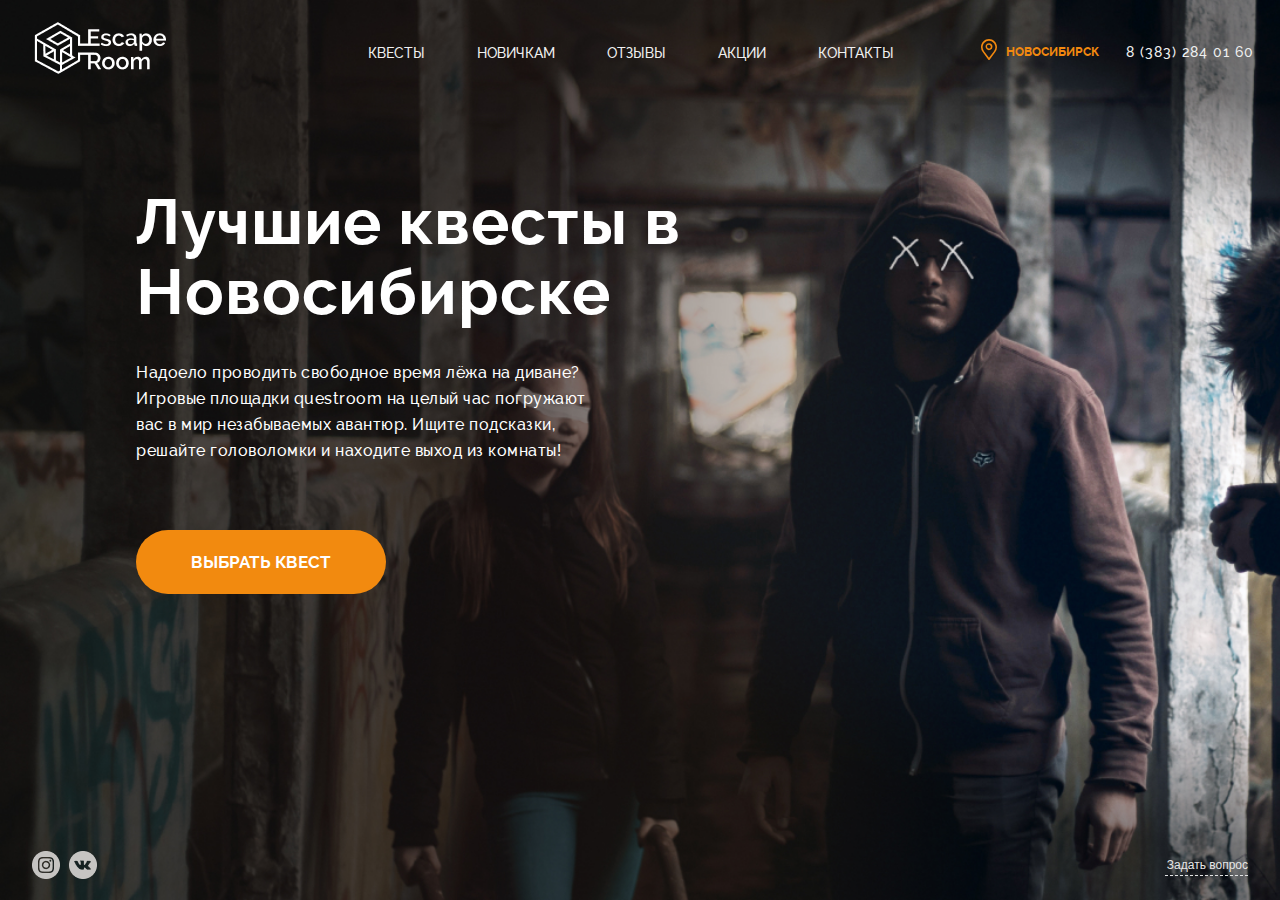
==== main.html @ 41b4a64c "Add files via upload" ====
<!doctype html>
<html lang="ru">
<head>
  <meta charset="UTF-8">
  <meta name="viewport" content="width=device-width, initial-scale=1.0">
  <title>Escape Room</title>
  <link rel="preload" href="./fonts/ralewaymedium.woff2" type="font/woff2" as="font" crossorigin="">
  <link rel="stylesheet" href="./css/style.min.css">
</head>
<body>

<header class="main-header main-header--nojs">
  <div class="main-header__wrap main-header__wrap--nojs">
    <a class="main-header__logo main-header__logo--nojs" aria-label="Ссылка логотипа страницы">
      <picture>
        <source media="(max-width: 767px)" srcset="img/logo-mobile.png">
        <img src="img/logo-desktop.png" width="134" height="52" alt="Логотип сайта Escape Room" class="main-header__logo-img main-header__logo-img--main">
      </picture>
    </a>
    <nav class="nav nav--nojs">
      <ul class="nav__list">
        <li class="nav__item"><a href="quest.html" class="nav__link" aria-label="Ссылка на другую страницу сайта">Квесты</a></li>
        <li class="nav__item"><a href="#" class="nav__link" aria-label="Ссылка на другую страницу сайта">Новичкам</a></li>
        <li class="nav__item"><a href="#" class="nav__link" aria-label="Ссылка на другую страницу сайта">Отзывы</a></li>
        <li class="nav__item"><a href="#" class="nav__link" aria-label="Ссылка на другую страницу сайта">Акции</a></li>
        <li class="nav__item"><a href="#" class="nav__link" aria-label="Ссылка на другую страницу сайта">Контакты</a></li>
      </ul>
    </nav>
    <div class="main-header__link-wrap main-header__link-wrap--nojs">
      <div class="main-header__link-city">
        <a href="#" class="main-header__link" aria-label="Ссылка города">Новосибирск</a>
      </div>
      <div class="main-header__link-phone">
        <a href="tel:83832840160" class="main-header__phone-link" aria-label="Ссылка телефона">8 (383) 284 01 60</a>
      </div>
    </div>
  </div>
  <span class="main-header__menu-text">Меню</span>
  <button class="main-header__toggle main-header__toggle--nojs" type="button" aria-label="Мобильное меню"></button>
</header>

<main class="main-content">
  <section class="intro">
    <div class="intro__text-wrap">
      <h1>Лучшие квесты в Новосибирске</h1>
      <p>Надоело проводить свободное время лёжа на диване? Игровые площадки questroom на
        целый час погружают вас в мир незабываемых авантюр. Ищите подсказки, решайте головоломки и находите выход из
        комнаты!</p>
      <a href="quest.html" class="intro__button button" aria-label="Выбор квеста">Выбрать квест</a>
    </div>
  </section>
</main>

<footer class="footer-page footer-page--nojs">
  <div class="footer-page__social social">
    <a href="#" class="social__item social__item--ig" aria-label="Ссылка соц сети Инстаграм">
    </a>
    <a href="#" class="social__item social__item--vk" aria-label="Ссылка соц сети Вконтакте">
    </a>
  </div>
  <button class="footer-page__button button" type="button" aria-label="ٌКнопка для задания вопроса">Задать вопрос</button>
</footer>

<div class="modal">
  <form action="https://echo.htmlacademy.ru" method="post" class="modal__form">
    <h2>Ваш город:</h2>
    <button class="modal__toggle" type="button" aria-label="Модальное окно"></button>
    <a href="#" class="modal__link" aria-label="Поиск местоположения">Определить местоположение</a>
    <span>... или выберите вручную</span>
    <ul class="modal__list">
      <li class="modal__item"><a href="#" class="modal__city-link" aria-label="Выбор города">Новосибирск</a></li>
      <li class="modal__item"><a href="#" class="modal__city-link" aria-label="Выбор города">Иркутск</a></li>
      <li class="modal__item"><a href="#" class="modal__city-link" aria-label="Выбор города">Смоленск</a></li>
      <li class="modal__item"><a href="#" class="modal__city-link" aria-label="Выбор города">Волгоград</a></li>
      <li class="modal__item"><a href="#" class="modal__city-link" aria-label="Выбор города">Комсомольск-на-Амуре</a></li>
    </ul>
  </form>
</div>

<div class="modal-form">
  <form action="https://echo.htmlacademy.ru" method="post" class="modal-form__question">
    <h2>Задайте вопрос</h2>
    <ul class="modal-form__list">
      <li class="modal-form__item">
        <label for="name">Чтобы мы смогли обращаться к вам, оставьте ваше имя</label>
        <input type="text" name="name" id="name" autofocus="" required="">
        <span>Имя</span>
      </li>

      <li class="modal-form__item">
        <label for="email">Чтобы вы получили ответ, оставьте ваш e-mail</label>
        <input type="email" name="email" id="email" required="">
        <span>E-mail</span>
      </li>

      <li class="modal-form__item">
        <label for="question">Ваш вопрос:</label>
        <textarea name="question" id="question"></textarea>
      </li>
    </ul>
    <button class="modal-form__button button" type="submit" aria-label="Кнопка для отправки вопроса">Отправить вопрос</button>
    <div class="modal-form__checkbox">
      <input class="modal-form__input" type="checkbox" name="check" id="check" required="">
      <label class="modal-form__label" for="check"></label>
      <p>Я согласен с <a href="#" aria-label="Ссылка на правила обработки персональных данных">правилами обработки персональных данных</a> и пользовательским соглашением</p>
    </div>
    <button class="modal-form__toggle" type="button" aria-label="Модальное окно"></button>
  </form>
</div>
<script src="js/vendor.js"></script>
<script src="js/main.js"></script>
</body>
</html>
---- css/style.min.css ----
@charset "UTF-8";body,html{height:100%}html{ms-text-size-adjust:100%;webkit-text-size-adjust:100%;overflow-x:hidden;line-height:1.15}body,sub,sup{position:relative}body{display:-webkit-box;display:-ms-flexbox;display:flex;-webkit-box-orient:vertical;-webkit-box-direction:normal;-ms-flex-direction:column;flex-direction:column;margin:0;padding:0;font-style:normal;font-weight:500;font-family:"Raleway","Arial",sans-serif;background:#fff;color:#102654;font-size:16px;line-height:24px}article,aside,details,figcaption,figure,footer,header,main,menu,nav,section{display:block}h1{font-size:2em;margin:.67em 0}figure{margin:1em 40px}hr{-webkit-box-sizing:content-box;box-sizing:content-box;height:0;overflow:visible}code,kbd,pre,samp{font-family:monospace;font-size:1em}a{background-color:transparent;webkit-text-decoration-skip:objects;text-decoration:none}abbr[title]{border-bottom:none;-webkit-text-decoration:underline dotted;text-decoration:underline dotted}b,strong{font-weight:inherit}dfn{font-style:italic}mark{background-color:#ff0;color:#000}small{font-size:80%}sub,sup{font-size:58%;line-height:0}sub{bottom:-.25em}audio,canvas,video{display:inline-block}audio:not([controls]){display:none;height:0}img{height:auto;width:100%;max-width:100%;border-style:none}svg:not(:root){overflow:hidden}button,input,optgroup,select,textarea{font-family:sans-serif;font-size:100%;line-height:1.15;margin:0}button,input{overflow:visible}button,select{text-transform:none}[type=reset],[type=submit],button,html [type=button]{webkit-appearance:button}[type=button]::-moz-focus-inner,[type=reset]::-moz-focus-inner,[type=submit]::-moz-focus-inner,button::-moz-focus-inner{border-style:none;padding:0}[type=button]:-moz-focusring,[type=reset]:-moz-focusring,[type=submit]:-moz-focusring,button:-moz-focusring{outline:1px dotted ButtonText}fieldset{padding:.35em .75em .625em}legend{color:inherit;display:table;max-width:100%;white-space:normal}progress{display:inline-block;vertical-align:baseline}textarea{overflow:auto}[type=checkbox],[type=radio],legend{-webkit-box-sizing:border-box;box-sizing:border-box;padding:0}[type=number]::-webkit-inner-spin-button,[type=number]::-webkit-outer-spin-button{height:auto}[type=search]{webkit-appearance:textfield;outline-offset:-2px}[type=search]::-webkit-search-cancel-button,[type=search]::-webkit-search-decoration{webkit-appearance:none}::-webkit-file-upload-button{webkit-appearance:button;font:inherit}summary{display:list-item}[hidden],template{display:none}@font-face{font-family:"Raleway";src:local("ralewayblack"),url(../fonts/ralewayblack.woff2) format("woff2"),local("ralewayblack"),url(../fonts/ralewayblack.woff) format("woff");font-weight:900;font-display:swap}@font-face{font-family:"Raleway";src:local("ralewayextrabold"),url(../fonts/ralewayextrabold.woff2) format("woff2"),local("ralewayextrabold"),url(../fonts/ralewayextrabold.woff) format("woff");font-weight:800;font-display:swap}@font-face{font-family:"Raleway";src:local("ralewaybold"),url(../fonts/ralewaybold.woff2) format("woff2"),local("ralewaybold"),url(../fonts/ralewaybold.woff) format("woff");font-weight:700;font-display:swap}@font-face{font-family:"Raleway";src:local("ralewaymedium"),url(../fonts/ralewaymedium.woff2) format("woff2"),local("ralewaymedium"),url(../fonts/ralewaymedium.woff) format("woff");font-weight:500;font-display:swap}*,::after,::before{-webkit-box-sizing:border-box;box-sizing:border-box}a:hover{cursor:url(/img/cursor–hand.png),pointer}.button{display:block;padding-top:22px;padding-bottom:22px;font-size:17px;font-weight:700;line-height:20px;text-align:center;text-transform:uppercase;border-radius:60px;cursor:pointer}.intro{height:100vh;background-image:url(/img/main-bg-desktop@1x.jpg);background-repeat:no-repeat;background-color:#151110;background-size:cover}.intro__text-wrap{padding-top:187px;margin-left:136px}.intro h1{max-width:545px;margin:0 0 33px;font-size:64px;line-height:70px;letter-spacing:.9px;color:#fff}.intro p{max-width:477px;margin:0 0 66px;letter-spacing:.5px;line-height:26px;color:#fff}.intro__button{width:250px;background-color:#f28a0f;color:#fff}.intro__button:active,.intro__button:focus{opacity:.3}.intro__button:hover{background-color:#f39425}@media only screen and (max-width:1023px){.intro{background-position:center}.intro__text-wrap{padding-top:245px;padding-bottom:0;margin:0 auto;text-align:center}.intro__text-wrap h1{margin:0 auto 25px;font-size:50px;line-height:55px;max-width:678px}.intro p{max-width:678px;font-size:14px;text-align:center;margin:0 auto 40px}.intro__button{margin:0 auto}}@media only screen and (max-width:767px){.intro{background-image:url(/img/main-bg-mobile@1x.jpg)}.intro__text-wrap{max-width:310px;padding-top:409px;margin:0 auto}.intro__text-wrap h1{margin:0 auto 27px;font-size:36px;line-height:46px}.intro__text-wrap p{display:none}.intro__button{width:185px;padding-top:15px;padding-bottom:15px;font-size:14px}}.nav,.nav__list{display:-webkit-box;display:-ms-flexbox;display:flex}.nav{-webkit-box-align:center;-ms-flex-align:center;align-items:center;padding-left:7vw;max-width:630px}.nav,.nav a{cursor:url(../img/cursor–hand.png),pointer}.nav__list{-webkit-box-pack:justify;-ms-flex-pack:justify;justify-content:space-between;-ms-flex-wrap:wrap;flex-wrap:wrap;width:100%;height:21px;margin:0;padding:0;font-size:14px;list-style:none;text-transform:uppercase}.nav__link{color:#f0f0f0}.nav__link:active,.nav__link:focus{opacity:.3}.nav__link:hover{color:#f2890f}.nav__item{margin-right:52px}.nav__item:nth-child(5n){margin-right:0}@media only screen and (max-width:1023px){.nav{padding-left:0;width:45%}.nav__list{-ms-flex-wrap:nowrap;flex-wrap:nowrap;font-size:12px}}@media only screen and (max-width:767px){.nav{top:0;left:0;position:absolute;display:none;-webkit-box-align:baseline;-ms-flex-align:baseline;align-items:baseline;height:100vh;width:100%;background:-webkit-gradient(linear,left top,left bottom,from(#633c0f),color-stop(70%,#24150e),to(#1a140d));background:linear-gradient(180deg,#633c0f 0%,#24150e 70%,#1a140d 100%)}.nav__list{-webkit-box-orient:vertical;-webkit-box-direction:normal;-ms-flex-direction:column;flex-direction:column;padding-top:231px;text-align:center;font-size:16px}.nav__item{margin-bottom:35px}.nav--closed,.nav--nojs{display:-webkit-box;display:-ms-flexbox;display:flex}.nav--nojs{position:inherit}}.catalog{margin-top:118px;height:100vh;overflow-y:scroll;scrollbar-width:none;background:-webkit-gradient(linear,left bottom,left top,from(#141414),to(#1f1d1d));background:linear-gradient(0deg,#141414 0%,#1f1d1d 100%)}.catalog::-webkit-scrollbar{display:none}.catalog__wrap{max-width:1095px;margin:0 auto}.catalog__text{display:inline-block;margin-bottom:28px;vertical-align:auto;letter-spacing:-1px;color:#f2890f}.catalog h1{margin:0 0 72px;font-size:64px;letter-spacing:1px;color:#fff}.catalog__filter-list{display:-webkit-box;display:-ms-flexbox;display:flex;-webkit-box-pack:justify;-ms-flex-pack:justify;justify-content:space-between;max-width:1000px;margin:0 0 40px 39px;padding:0;font-size:14px;list-style:none;text-align:center;scrollbar-width:none}.catalog__link{color:#fff}.catalog__item{position:relative;display:-webkit-box;display:-ms-flexbox;display:flex;-webkit-box-align:center;-ms-flex-align:center;align-items:center;height:40px}.catalog__link--allquest{border-bottom:2px solid #f2890f}.catalog__item--allquest::before{content:"";position:absolute;left:-37px;top:6px;width:26px;height:30px;background-image:url(../img/icon-allquests.svg);background-repeat:no-repeat;background-size:26px 30px}.catalog__item--allquest::after{content:"";position:absolute;left:116px;top:0;height:40px;width:.5px;border:0 solid #fff;background-color:#fff}.catalog__item--adventures::before{content:"";position:absolute;left:-45px;top:6px;width:36px;height:30px;background-image:url(../img/icon-adventures.svg);background-repeat:no-repeat;background-size:36px 30px}.catalog__item--adventures::after{content:"";position:absolute;left:135px;top:0;height:40px;width:.5px;border:0 solid #fff;background-color:#fff}.catalog__item--horror::before{content:"";position:absolute;left:-44px;top:6px;width:30px;height:30px;background-image:url(../img/icon-horror.svg);background-repeat:no-repeat;background-size:30px 30px}.catalog__item--horror::after{content:"";position:absolute;left:84px;top:0;height:40px;width:.5px;border:0 solid #fff;background-color:#fff}.catalog__item--mystic::before{content:"";position:absolute;left:-48px;top:6px;width:30px;height:30px;background-image:url(../img/icon-mystic.svg);background-repeat:no-repeat;background-size:30px 30px}.catalog__item--mystic::after{content:"";position:absolute;left:90px;top:0;height:40px;width:.5px;border:0 solid #fff;background-color:#fff}.catalog__item--detective::before{content:"";position:absolute;left:-53px;top:6px;width:40px;height:30px;background-image:url(../img/icon-pipe.svg);background-repeat:no-repeat;background-size:40px 30px}.catalog__item--detective::after{content:"";position:absolute;left:100px;top:0;height:40px;width:.5px;border:0 solid #fff;background-color:#fff}.catalog__item--scifi::before{content:"";position:absolute;left:-49px;top:6px;width:28px;height:30px;background-image:url(../img/icon-scifi.svg);background-repeat:no-repeat;background-size:28px 30px}@media only screen and (max-width:1023px){.catalog__wrap{max-width:678px;margin:0 auto}.catalog__text{font-size:13px}.catalog h1{margin:0 0 50px;font-size:50px}.catalog__item{height:30px}.catalog__link{font-size:13px}.catalog__filter-list{margin:0 0 40px 25px}.catalog__item--allquest::before{left:-26px;top:0;width:22px;height:28px;background-size:22px 28px}.catalog__item--allquest::after{left:84px;height:30px}.catalog__item--adventures::before{left:-35px;top:0;width:30px;height:26px;background-size:30px 26px}.catalog__item--adventures::after{left:100px;height:30px}.catalog__item--horror::before{left:-31px;top:0;width:25px;height:25px;background-size:25px 25px}.catalog__item--horror::after{left:56px;height:30px}.catalog__item--mystic::before{left:-31px;top:0;width:25px;height:25px;background-size:25px 25px}.catalog__item--mystic::after{left:67px;height:30px}.catalog__item--detective::before{left:-40px;top:0;width:35px;height:25px;background-size:35px 25px}.catalog__item--detective::after{left:75px;height:30px}.catalog__item--scifi::before{left:-32px;top:0;width:24px;height:26px;background-size:24px 26px}}@media only screen and (max-width:767px){.catalog{margin-top:83px}.catalog__wrap{max-width:328px;margin:0 auto}.catalog__text{margin-bottom:12px;letter-spacing:.5px}.catalog h1{line-height:36px;font-size:36px}.catalog__filter-wrap{position:relative}.catalog__filter-list{display:-webkit-box;-webkit-box-pack:inherit;-ms-flex-pack:inherit;justify-content:inherit;overflow-x:scroll;margin:0 0 40px;width:100%}.catalog__filter-list::before{content:"";position:absolute;top:-2px;right:-2px;width:55px;height:32px;background:-webkit-gradient(linear,left top,right top,from(rgba(28,27,27,0)),to(#1c1b1b));background:linear-gradient(90deg,rgba(28,27,27,0) 0%,#1c1b1b 100%);z-index:1}.catalog__filter-list::-webkit-scrollbar{display:none}.catalog__item{display:block;width:111px;margin-right:46px;padding-left:30px;border:0}.catalog__item--allquest::before{left:0;top:0;width:20px;height:24px;background-size:20px 24px}.catalog__item--allquest::after{left:124px;height:30px}.catalog__item--adventures::before{left:-15px;top:0;width:28px;height:24px;background-size:28px 24px}.catalog__item--adventures::after{left:134px;height:30px}.catalog__item--horror{padding-left:0;margin-right:0}.catalog__item--horror::before{left:-7px;top:0;width:24px;height:24px;background-size:24px 24px}.catalog__item--horror::after{left:95px;height:30px}.catalog__item--mystic::before{left:4px;top:0;width:24px;height:24px;background-size:24px 24px}.catalog__item--mystic::after{left:123px;height:30px}.catalog__item--detective{margin-right:10px}.catalog__item--detective::before{left:-9px;top:0;width:32px;height:24px;background-size:32px 24px}.catalog__item--detective::after{left:120px;height:30px}.catalog__item--scifi::before{left:19px;top:0;width:22px;height:24px;background-size:22px 24px}}.footer-page{position:absolute;bottom:21px;left:0;right:0;display:-webkit-box;display:-ms-flexbox;display:flex;-webkit-box-align:center;-ms-flex-align:center;align-items:center;-webkit-box-pack:justify;-ms-flex-pack:justify;justify-content:space-between;width:95%;max-width:1302px;margin:0 auto;z-index:1}.footer-page--quest{position:fixed}.footer-page__button{position:relative;width:83px;padding:0;text-align:end;font-size:12px;text-transform:none;font-weight:500;background:0 0;border:0;border-bottom:1.5px dashed;border-radius:0;overflow:hidden;color:#e5e5e5;cursor:url(/img/cursor–hand.png),pointer}.footer-page__button::before{content:"";position:absolute;width:12px;height:12px;bottom:3px;left:-10px;background-image:url(../img/icon-question.svg);background-size:12px 12px}.footer-page__button::before:hover{left:0}.footer-page__button:hover{color:#f28a0f;overflow:inherit}@media only screen and (max-width:1023px){.footer-page{max-width:730px}}@media only screen and (max-width:767px){.footer-page{position:absolute;bottom:43px;display:none;width:91%;z-index:2}.footer-page__button{width:120px;font-size:17px;letter-spacing:.3px}.footer-page__button::before{left:-10px;width:14px;height:14px;background-size:14px 14px}.footer-page--closed,.footer-page--nojs{display:-webkit-box;display:-ms-flexbox;display:flex}.footer-page--nojs{position:absolute}}.main-header{position:absolute;left:0;right:0;width:100%;z-index:2}.main-header--quest{position:fixed;background:#1c1b1b;z-index:2}.main-header--quest-order,.main-header--specific-quest{position:absolute}.main-header__logo-img{cursor:url(../img/cursor–hand.png),pointer}.main-header__logo-img:active,.main-header__logo-img:focus{opacity:.3}.main-header__logo-img:hover{opacity:.7}.main-header__logo-img--main{cursor:auto}.main-header__logo-img--main:hover{opacity:1}.main-header__wrap{-webkit-box-align:center;-ms-flex-align:center;align-items:center;-webkit-box-pack:justify;-ms-flex-pack:justify;justify-content:space-between;width:95%;max-width:1300px;margin:0 auto;padding-top:22px}.main-header__wrap .main-header__logo{cursor:auto}.main-header__link-phone,.main-header__link-wrap,.main-header__wrap{display:-webkit-box;display:-ms-flexbox;display:flex}.main-header__link-wrap{-webkit-box-pack:justify;-ms-flex-pack:justify;justify-content:space-between;max-width:242px;-webkit-box-align:center;-ms-flex-align:center;align-items:center}.main-header__link-wrap a{white-space:nowrap}.main-header__link-phone{-ms-flex-wrap:wrap;flex-wrap:wrap}.main-header__link{position:relative;margin-right:27px;font-size:12px;font-weight:600;border-bottom:1.5px dashed transparent;text-transform:uppercase;color:#f2890f}.main-header__link::before{content:"";position:absolute;left:-25px;width:16px;height:21px;background-image:url(../img/icon-location.svg);background-repeat:no-repeat;background-size:16px 21px}.main-header__link:hover{border-bottom:1.5px dashed #f2890f}.main-header__toggle{display:none}.main-header__phone-link{font-size:14px;letter-spacing:1px;color:#f0f0f0}.main-header__phone-link:active,.main-header__phone-link:focus{opacity:.3}.main-header__phone-link:hover{opacity:.7}.main-header__menu-text{display:none}.modal-form__error{font-size:12px;color:#f2901d;position:absolute;top:117px;display:none}@media only screen and (max-width:1023px){.main-header__wrap{width:100%;max-width:730px}.main-header__link{margin-right:10px;font-size:10px}.main-header__phone-link{font-size:11px}.main-header__link::before{left:-20px;background-size:13px 18px}}@media only screen and (max-width:767px){.main-header__wrap{width:91%;padding-top:19px}.main-header__link-wrap{position:absolute;display:none;-webkit-box-orient:vertical;-webkit-box-direction:normal;-ms-flex-direction:column;flex-direction:column;-webkit-box-pack:initial;-ms-flex-pack:initial;justify-content:initial;left:0;right:0;top:95px;height:98px;width:100%;-webkit-box-align:center;-ms-flex-align:center;align-items:center;border-bottom:1px solid #fff}.main-header__logo{z-index:1}.main-header__toggle{position:absolute;right:16px;top:34px;display:block;width:20px;height:15px;background-color:transparent;background-image:url(../img/burger.png);background-repeat:no-repeat;border:0;z-index:1;outline:0;cursor:url(../img/cursor–hand.png),pointer}.main-header__toggle:hover{opacity:.7}.main-header__menu-text{position:absolute;display:block;right:45px;top:29px;font-size:14px;text-transform:uppercase;color:#fff;z-index:1}.main-header__link{margin-right:0;margin-bottom:14px;margin-left:24px;font-size:12px}.main-header__link::before{left:-28px;background-size:16px 21px}.main-header__phone-link{font-size:14px}.main-header__toggle--closed{display:block;width:14px;height:14px;background-image:url(../img/close.png);background-size:14px 14px}.main-header--nojs,.main-header__link-wrap--closed,.main-header__link-wrap--nojs,.main-header__wrap--nojs{display:-webkit-box;display:-ms-flexbox;display:flex}.main-header--nojs{position:inherit}.main-header__wrap--nojs{-webkit-box-orient:vertical;-webkit-box-direction:normal;-ms-flex-direction:column;flex-direction:column;width:100%;padding:0}.main-header__logo--nojs{position:absolute;top:18px;left:16px}}.modal{position:fixed;top:0;left:0;display:none;width:100%;height:100vh;background:rgba(61,51,51,.9);z-index:10000}.modal--show{display:block}.modal__form{position:absolute;right:0;left:0;top:18%;bottom:0;margin:0 auto;width:480px;height:485px;background-color:#141414}.modal__form h2{margin:0 0 36px;padding-top:40px;padding-left:33px;font-size:32px;color:#fff}.modal__toggle{position:absolute;width:16px;height:16px;right:31px;top:42px;background-image:url(../img/close.png);background-repeat:no-repeat;background-size:14px 14px;background-color:transparent;border:0;cursor:url(../img/cursor–hand.png),pointer}.modal__toggle:active,.modal__toggle:focus{opacity:.3}.modal__toggle:hover{opacity:.7}.modal__link{position:relative;display:block;width:51%;margin-bottom:44px;margin-left:65px;letter-spacing:.5px;border-bottom:1px solid #fff;color:#fff}.modal__link::before{content:"";position:absolute;left:-33px;width:24px;height:24px;background-image:url(../img/icon-gps-location.svg);background-repeat:no-repeat;background-size:24px 24px}.modal__link:active,.modal__link:focus{opacity:.3}.modal__link:hover{opacity:.7}.modal__form span{display:block;margin-bottom:20px;padding-left:33px;font-size:17px;color:#fff}.modal__list{margin:0;padding-left:33px;font-size:24px;font-weight:600;list-style:none}.modal__item{margin-bottom:25px}.modal__city-link{opacity:.5;color:#fff}.modal-form__item input:active,.modal-form__item input:focus,.modal-form__item textarea:active,.modal-form__item textarea:focus,.modal__city-link:active,.modal__city-link:focus{opacity:.3}.modal__city-link:hover{opacity:1;border-bottom:2px solid #f2890f}@media only screen and (max-width:767px){.modal__form{top:0;width:100%;height:100vh}.modal__form h2{margin:0 0 34px;padding-left:16px;padding-top:39px}.modal__toggle{right:15px;top:40px}.modal__link{width:245px;font-size:17px;margin-left:49px;margin-right:0;letter-spacing:-.1px;margin-bottom:42px}.modal__form span{padding-left:18px}.modal__list{padding-left:16px}}.modal-form{position:fixed;top:0;left:0;display:none;width:100%;height:100vh;background:rgba(61,51,51,.9);z-index:10000}.modal-form--show{display:block}.modal-form__question{position:absolute;right:0;left:0;top:6%;bottom:0;margin:0 auto;padding:37px 33px;width:480px;height:682px;background-color:#141414}.modal-form__question h2{margin:0 0 44px;font-size:32px;color:#fff}.modal-form__list{margin:0;padding:0;list-style:none}.modal-form__item{position:relative}.modal-form__item span{position:absolute;z-index:1;padding:0 8px;left:13px;top:44%;font-size:14px;background-color:#141414;-webkit-transition:all .2s ease;transition:all .2s ease;color:#e5e5e5}.modal-form__item label{display:block;margin-bottom:16px;font-size:15px;color:#fff}.modal-form__item input,.modal-form__item textarea{width:96%;background-color:transparent;border:1px solid #e5e5e5;border-radius:5px;color:#fff}.modal-form__item input{position:relative;height:53px;margin-bottom:27px;padding-left:18px}.modal-form__item input:hover,.modal-form__item textarea:hover{opacity:.7}.modal-form__item textarea{height:120px;margin-bottom:23px;padding-left:22px;padding-top:14px;font-size:14px}.modal-form__item input:focus~span,.modal-form__item-filled~span{top:22%}.modal-form__button{width:219px;margin:0 auto 16px;padding-top:15px;padding-bottom:15px;font-size:14px;border:0;background-color:#b8b8b8;color:#fff;cursor:url(../img/cursor–hand.png),pointer}.modal-form__button:active,.modal-form__button:focus{opacity:.3}.modal-form__button:hover{opacity:.7}.modal-form__button--checked{background-color:#f28a0f}.modal-form__checkbox{display:-webkit-box;display:-ms-flexbox;display:flex;-webkit-box-align:baseline;-ms-flex-align:baseline;align-items:baseline}.modal-form__checkbox p{margin:0 0 0 11px;font-size:15px;color:#fff}.modal-form__checkbox input{margin-right:10px}.modal-form__checkbox a{letter-spacing:-.9px;text-decoration:underline;color:#fff}.modal-form__toggle{position:absolute;width:16px;height:16px;right:31px;top:37px;background-image:url(../img/close.png);background-repeat:no-repeat;background-size:14px 14px;background-color:transparent;border:0;cursor:url(../img/cursor–hand.png),pointer}.modal-form__toggle:active,.modal-form__toggle:focus,.products__item-wrap a:active,.products__item-wrap a:focus{opacity:.3}.modal-form__toggle:hover,.products__item-wrap a:hover{opacity:.7}.modal-form__input{-webkit-appearance:none;-moz-appearance:none;appearance:none}.modal-form__label{position:relative}.modal-form__label::before{content:"";position:absolute;left:-12px;top:-12px;width:16px;height:16px;border:0;border-radius:3px;background-color:#6e4313}.modal-form__input:checked~.modal-form__label::after{content:"";position:absolute;left:-8px;top:-8px;width:8px;height:8px;background-image:url(/img/icon-check.svg);background-repeat:no-repeat;background-size:8px 8px;background-color:#f2890f}.modal-form__input:checked~.modal-form__label::before{background-color:#f2890f}.modal-form__label a{letter-spacing:0}.modal-form__checkbox label.error,.modal-form__item label.error{position:absolute;right:13px;bottom:-10px;text-align:end;font-size:12px;color:#d26f13}.modal-form__item input.valid{border-color:#13ba19}.modal-form__item input.error{border-color:#d26f13}.modal-form__checkbox label.error{right:50px;bottom:10px}.modal-form__item input:-webkit-autofill,.modal-form__item input:-webkit-autofill:focus,.modal-form__item input:-webkit-autofill:hover,.modal-form__item textarea:-webkit-autofill,.modal-form__item textarea:-webkit-autofill:focus,.modal-form__item textarea:-webkit-autofill:hover{-webkit-text-fill-color:#fff!important;-webkit-box-shadow:0 0 0 1000px #141414 inset!important;-webkit-transition:background-color 5000s ease-in-out 0s!important;transition:background-color 5000s ease-in-out 0s!important}@media only screen and (max-width:767px){.modal-form__question{width:100%;height:100vh;top:0;padding:39px 18px}.modal-form__item label{width:295px;margin-bottom:13px}.modal-form__checkbox p{margin-left:11px;letter-spacing:-.5px;line-height:22px}.modal-form__checkbox label.error{right:33px;bottom:22px}.modal-form__item input{font-size:14px;padding-left:21px}.modal-form__item textarea{margin-bottom:27px;padding-top:21px}.modal-form__button{margin:0 auto 20px}.modal-form__toggle{right:15px;top:39px}.modal-form__item span{top:53%}.modal-form__item input:focus~span,.modal-form__item-filled~span{top:35%}}.products{display:grid;grid-template-columns:33% 33% 33%;grid-template-rows:233px 233px 233px 233px;grid-column-gap:28px;grid-row-gap:31px;justify-items:stretch;-webkit-box-align:stretch;-ms-flex-align:stretch;align-items:stretch;-webkit-box-pack:end;-ms-flex-pack:end;justify-content:end;width:100%;margin:0 auto;list-style:none}.products__item{position:relative}.products__item-wrap{position:absolute;left:0;bottom:18px;display:-webkit-box;display:-ms-flexbox;display:flex;-webkit-box-orient:vertical;-webkit-box-direction:normal;-ms-flex-direction:column;flex-direction:column;width:264px;padding-left:18px}.products__item-wrap h2{margin:0 0 12px}.products__item-wrap p{position:relative;margin:0;padding-left:22px;font-size:13px;color:#fff}.products__item-wrap p::before{content:"";position:absolute;left:2px;top:6px;width:11px;height:14px;background-image:url(../img/icon-location.svg);background-repeat:no-repeat;background-size:11px 14px}.products__hit{position:absolute;left:260px;top:15px;font-size:12px;width:64px;padding-right:10px;text-align:end;border:2px solid rgba(242,137,15,.74);border-radius:50px;color:#fff}.products__hit::before,.products__level::before,.products__person::before{content:"";position:absolute;left:12px;top:4px;width:16px;height:16px;background-image:url(../img/icon-star.svg);background-repeat:no-repeat;background-size:16px 16px}.products__item-wrap a,.products__lvl{color:#fff}.products__person{position:relative;width:68px;padding-left:23px;padding-right:3px;border-right:1px solid #fff}.products__level::before,.products__person::before{left:2px;width:13px;height:14px;background-image:url(../img/icon-person.svg);background-size:13px 14px}.products__level{position:relative;padding-left:32px;font-size:13px}.products__level::before{left:6px;top:0;width:16px;height:16px;background-image:url(../img/icon-puzzle.svg);background-size:16px 16px}@media only screen and (max-width:1023px){.products{display:grid;grid-template-columns:335px 335px;grid-template-rows:225px 225px 225px 225px 225px;grid-column-gap:20px;grid-row-gap:25px;justify-items:stretch;-webkit-box-align:stretch;-ms-flex-align:stretch;align-items:stretch;-webkit-box-pack:end;-ms-flex-pack:end;justify-content:end;width:100%;margin:0 auto}}@media only screen and (max-width:767px){.products{display:grid;grid-template-columns:328px;grid-template-rows:232px;grid-row-gap:15px}.products__hit{left:248px;top:12px}}.specific-quest{height:100vh;background-image:url(../img/bg-maniak@1x.jpg);background-repeat:no-repeat;background-size:cover}.specific-quest__content-wrap{height:100vh;-webkit-backdrop-filter:blur(20px);backdrop-filter:blur(20px)}.specific-quest__chosen{display:block;margin-left:8px;letter-spacing:-1.5px;color:#f2890f}.specific-quest__content{padding-top:134px;max-width:1080px;margin-left:134px;margin-bottom:45px;letter-spacing:-2.5px}.specific-quest__text-wrap{display:-webkit-box;display:-ms-flexbox;display:flex;-webkit-box-align:center;-ms-flex-align:center;align-items:center;margin-bottom:40px;border-bottom:1px solid #fff}.specific-quest__text-wrap h1{margin:0 85px 0 0;font-size:92px;font-weight:900;text-transform:uppercase;color:#fff}.specific-quest__content p{width:20%;margin-right:47px;font-size:15px;letter-spacing:0;color:#fff}.specific-quest__link{position:relative;padding-top:26px;padding-bottom:8px;font-size:14px;border-bottom:2px solid #f2890f;letter-spacing:.5px;color:#fff}.specific-quest__link::before,.specific-quest__time::before{content:"";position:absolute;right:-11px;top:39px;width:5px;height:7px;background-image:url(../img/icon-arrow.svg);background-repeat:no-repeat;background-size:5px 7px}.specific-quest__busy-list{display:-webkit-box;display:-ms-flexbox;display:flex;margin:0;padding:0;font-size:12px;width:35%;-webkit-box-pack:end;-ms-flex-pack:end;justify-content:flex-end;letter-spacing:0;list-style:none;white-space:nowrap;color:#fff}.specific-quest__time{position:relative;display:inline-block;vertical-align:auto;margin-left:48px;margin-right:26px;margin-bottom:23px;padding-bottom:5px;border-bottom:2px solid #f2890f;letter-spacing:0;color:#fff;cursor:url(../img/cursor–hand.png),pointer}.specific-quest__time::before{right:-8px;top:10px}.specific-quest__date{font-size:28px;font-weight:900;letter-spacing:0;color:#fff}.specific-quest__busy-item{position:relative;padding-left:46px}.specific-quest__busy-item--free::before{border:2px solid #fff}.specific-quest__busy-item--busy::before,.specific-quest__busy-item--chosen::before,.specific-quest__busy-item--free::before{content:"";position:absolute;top:3px;left:27px;width:15px;height:15px;border-radius:3px}.specific-quest__busy-item--busy::before{background:-webkit-gradient(linear,left top,left bottom,from(#f2890f),to(#b8600f));background:linear-gradient(to bottom,#f2890f 0%,#b8600f 100%)}.specific-quest__busy-item--chosen::before{background:-webkit-gradient(linear,left top,left bottom,from(#2cdb52),to(#13ba19));background:linear-gradient(to bottom,#2cdb52 0%,#13ba19 100%)}.specific-quest__timetable-list{display:grid;grid-template-columns:110px 110px 110px 110px 110px 110px;grid-template-rows:59px 59px;grid-column-gap:32px;grid-row-gap:32px;justify-items:stretch;-webkit-box-align:stretch;-ms-flex-align:stretch;align-items:stretch;-webkit-box-pack:center;-ms-flex-pack:center;justify-content:center;max-width:1080px;margin-left:31px;list-style:none}.specific-quest__input{-webkit-appearance:none;-moz-appearance:none;appearance:none;border:2px solid #fff;width:110px;height:38px;border-radius:20px;cursor:url(../img/cursor–hand.png),pointer}.specific-quest__input:checked{border:0;background:-webkit-gradient(linear,left top,left bottom,from(#2cdb52),to(#13ba19));background:linear-gradient(to bottom,#2cdb52 0%,#13ba19 100%)}.specific-quest__input:disabled{border:0;background:-webkit-gradient(linear,left top,left bottom,from(#f2890f),to(#b8600f));background:linear-gradient(to bottom,#f2890f 0%,#b8600f 100%)}.specific-quest__label{font-size:12px;color:#fff}.specific-quest__item{position:relative;text-align:center}.specific-quest__item span{position:absolute;top:6px;left:37px;color:#fff;cursor:url(../img/cursor–hand.png),pointer}.specific-quest__link-back{display:none}@media only screen and (max-width:1023px){.specific-quest__content{padding-top:134px;max-width:678px;margin:0 auto 20px}.specific-quest__text-wrap h1{margin:0 45px 0 0;font-size:70px}.specific-quest__text-wrap{margin-bottom:25px}.specific-quest__content p{width:25%;margin-right:18px;font-size:13px}.specific-quest__link{font-size:13px}.specific-quest__link::before{top:36px}.specific-quest__time::before{top:9px;right:-12px}.specific-quest__timetable-list{grid-template-columns:110px 110px 110px 110px;grid-template-rows:59px 59px 59px;max-width:678px;margin:0 auto;-webkit-box-pack:start;-ms-flex-pack:start;justify-content:start}.specific-quest__time{margin-bottom:17px;font-size:13px}.specific-quest__date{font-size:24px}.specific-quest__busy-list{width:55%}}@media only screen and (max-width:767px){.specific-quest{position:relative;height:auto;padding-bottom:50px;background-image:-webkit-gradient(linear,left top,left bottom,from(rgba(99,60,15,0)),color-stop(52%,rgba(99,60,15,.3)),color-stop(70%,#24150e),to(#23150e)),url(../img/bg-maniak-mobile@1x.jpg);background-image:linear-gradient(180deg,rgba(99,60,15,0) 0%,rgba(99,60,15,.3) 52%,#24150e 70%,#23150e 100%),url(../img/bg-maniak-mobile@1x.jpg);background-size:100% 100%,100%;background-position:top}.specific-quest__content-wrap{position:relative;height:auto;padding-bottom:100px}.specific-quest__content{max-width:678px}.specific-quest__text-wrap h1{font-size:42px;margin:0 0 31px 17px;letter-spacing:.5px}.specific-quest__content p{position:absolute;width:256px;bottom:27px;margin:0;font-size:15px;left:17px}.specific-quest__br{display:none}.specific-quest__timetable-list{grid-template-columns:110px 118px;grid-column-gap:25px;grid-template-rows:59px 59px 59px 59px 59px;max-width:328px;padding-left:0}.specific-quest__chosen{margin-bottom:19px}.specific-quest__link{position:absolute;bottom:-25px;left:18px;letter-spacing:1px;padding:0;height:30px}.specific-quest__link::before{top:9px}.specific-quest__time{font-size:15px;margin-left:17px;margin-right:26px;margin-bottom:21px}.specific-quest__date{font-size:27px}.specific-quest__busy-list{-webkit-box-pack:end;-ms-flex-pack:end;justify-content:end;width:95%;margin:0 auto 44px}.specific-quest__busy-item{padding-left:37px}.specific-quest__busy-item--free::before{left:8px}.specific-quest__busy-item--busy::before{left:16px}.specific-quest__busy-item--chosen::before{left:20px}.specific-quest__link-back{position:absolute;top:85px;left:15px;display:block;width:85px;font-size:10px;text-align:end;text-transform:uppercase;letter-spacing:1.5px;color:#fff;background-image:url(../img/icon-arrow-left.svg);background-position:0 6px;background-repeat:no-repeat;background-size:6px 10px}}.quest-order{background-image:url(../img/bg-maniak@1x.jpg);background-repeat:no-repeat;background-size:cover;background-position:center}.quest-order--ritual{height:100vh;background-image:url(../img/bg-ritual@1x.jpg)}.quest-order--secrets-of-an-old-mansion{height:100vh;background-image:url(../img/bg-tayni-starogo-osobnyaka@1x.jpg)}.quest-order--fatal-experiment{height:100vh;background-image:url(../img/bg-fatalniy-eksperiment@1x.jpg)}.quest-order__text-wrap{padding:146px 0 0;margin-left:auto;width:84%;max-width:768px}.quest-order__text-wrap--secrets-of-an-old-mansion{padding:134px 0 0}.quest-order__text-wrap--ritual{padding:154px 0 0}.quest-order__text-wrap--fatal-experiment{padding:135px 0 0}.quest-order__text-wrap h1{margin:0 0 60px;font-size:92px;font-weight:900;letter-spacing:-1.7px;text-transform:uppercase;color:#fff}.quest-order__text-wrap--secrets-of-an-old-mansion h1{margin-bottom:24px;white-space:break-spaces;line-height:85px}.quest-order__text-wrap--ritual h1{margin:0 0 54px}.quest-order__text-wrap--fatal-experiment h1{margin:0 0 18px;line-height:90px}.quest-order__text-wrap p{width:68%;font-size:15px;line-height:23px;color:#fff;margin:0 35px 41px}.quest-order__terms{width:92%;margin-left:auto;margin-bottom:22px;display:-webkit-box;display:-ms-flexbox;display:flex;color:#fff}.quest-order__terms--fatal-experiment{width:91%;margin-bottom:18px}.quest-order__time{position:relative;display:-webkit-box;display:-ms-flexbox;display:flex;-webkit-box-align:center;-ms-flex-align:center;align-items:center;margin-right:53px;margin-bottom:0;width:73px;height:36px;font-size:14px}.quest-order__time::before{content:"";position:absolute;left:-29px;width:24px;height:24px;background-image:url(../img/icon-clock.svg);background-repeat:no-repeat;background-size:22px 22px}.quest-order__time::after{content:"";position:absolute;top:0;left:71px;width:2px;height:36px;border-right:1px solid #fff}.quest-order__person{margin-right:55px;width:74px}.quest-order__person::before{content:"";position:absolute;width:22px;height:24px;left:-30px;background-image:url(../img/icon-person.svg);background-size:22px 24px}.quest-order__person::after{content:"";position:absolute;top:0;left:73px;width:2px;height:36px;border-right:1px solid #fff}.quest-order__level,.quest-order__person{position:relative;margin-bottom:0;font-size:14px;display:-webkit-box;display:-ms-flexbox;display:flex;height:36px;-webkit-box-align:center;-ms-flex-align:center;align-items:center}.quest-order__level::before{content:"";position:absolute;width:24px;height:24px;left:-31px;background-image:url(../img/icon-puzzle.svg);background-repeat:no-repeat;background-size:24px 24px}.quest-order__genre{margin-left:9px;font-size:14px;display:inline-block;margin-bottom:39px;vertical-align:auto;color:#f2890f}.quest-order__genre--secrets-of-an-old-mansion{margin-left:2px;margin-bottom:23px}.quest-order__genre--ritual{margin-left:2px;margin-bottom:48px}.quest-order__genre--fatal-experiment{margin-left:2px;margin-bottom:17px}.quest-order__button{width:250px;margin-left:36px;margin-right:263px;background-color:#f28a0f;color:#fff}.quest-order__button:active,.quest-order__button:focus{opacity:.3}.quest-order__button:hover{background-color:#f39425}.quest-order__link{display:none}@media only screen and (max-width:1023px){.quest-order__text-wrap{padding:146px 0 0;margin-right:auto;width:84%;max-width:768px;text-align:end}.quest-order__text-wrap--secrets-of-an-old-mansion{padding:98px 0 0}.quest-order__terms--secrets-of-an-old-mansion{max-width:400px}.quest-order__genre{margin-left:0;font-size:13px}.quest-order__text-wrap h1{font-size:70px}.quest-order__terms{-webkit-box-pack:end;-ms-flex-pack:end;justify-content:flex-end;max-width:435px}.quest-order__text-wrap p{width:95%;font-size:14px;margin:0 35px 41px}.quest-order__time::before{left:-32px;font-size:13px}.quest-order__person::before{left:-35px;font-size:13px}.quest-order__level::before{left:-33px;font-size:13px}.quest-order__button{margin-left:auto;margin-right:0}.quest-order__text-wrap--secrets-of-an-old-mansion h1{font-size:70px;width:70%;margin-left:auto;margin-bottom:24px;white-space:inherit;line-height:69px}.quest-order__time--secrets-of-an-old-mansion::before{left:-32px}.quest-order__level--secrets-of-an-old-mansion::before,.quest-order__person--secrets-of-an-old-mansion::before{left:-35px}}@media only screen and (max-width:767px){.quest-order{position:relative;height:auto;background-image:-webkit-gradient(linear,left top,left bottom,from(rgba(99,60,15,0)),color-stop(0%,rgba(99,60,15,0)),color-stop(65%,#24150e),color-stop(0%,#23150e)),url(../img/bg-maniak-mobile@1x.jpg);background-image:linear-gradient(180deg,rgba(99,60,15,0) 0%,rgba(99,60,15,0) 0%,#24150e 65%,#23150e 0%),url(../img/bg-maniak-mobile@1x.jpg);background-size:100% 100%,100%;background-position:top}.quest-order--ritual{position:relative;background-image:-webkit-gradient(linear,left top,left bottom,from(rgba(99,60,15,0)),color-stop(0%,rgba(99,60,15,0)),color-stop(65%,#24150e),color-stop(0%,#23150e)),url(../img/bg-ritual-mobile@1x.jpg);background-image:linear-gradient(180deg,rgba(99,60,15,0) 0%,rgba(99,60,15,0) 0%,#24150e 65%,#23150e 0%),url(../img/bg-ritual-mobile@1x.jpg)}.quest-order--secrets-of-an-old-mansion{position:relative;background-image:-webkit-gradient(linear,left top,left bottom,from(rgba(99,60,15,0)),color-stop(0%,rgba(99,60,15,0)),color-stop(65%,#24150e),color-stop(0%,#23150e)),url(../img/bg-tayni-starogo-osobnyaka-mobile@1x.jpg);background-image:linear-gradient(180deg,rgba(99,60,15,0) 0%,rgba(99,60,15,0) 0%,#24150e 65%,#23150e 0%),url(../img/bg-tayni-starogo-osobnyaka-mobile@1x.jpg)}.quest-order--fatal-experiment{position:relative;background-image:-webkit-gradient(linear,left top,left bottom,from(rgba(99,60,15,0)),color-stop(0%,rgba(99,60,15,0)),color-stop(65%,#24150e),color-stop(0%,#23150e)),url(../img/bg-fatalniy-eksperemen-mobile@1x.jpg);background-image:linear-gradient(180deg,rgba(99,60,15,0) 0%,rgba(99,60,15,0) 0%,#24150e 65%,#23150e 0%),url(../img/bg-fatalniy-eksperemen-mobile@1x.jpg)}.quest-order__text-wrap{position:relative;padding:396px 0 25px;margin-right:auto;max-width:328px;text-align:left;letter-spacing:.5px;width:90%}.quest-order__text-wrap::before{content:"";position:fixed;bottom:0;left:0;right:0;width:100%;height:80px;margin:0 auto;background:-webkit-gradient(linear,left top,left bottom,from(rgba(19,18,18,0)),color-stop(45%,rgba(19,18,18,.544153)),to(#23150e));background:linear-gradient(180deg,rgba(19,18,18,0) 0%,rgba(19,18,18,.544153) 45%,#23150e 100%);z-index:1;opacity:1;visibility:visible}.quest-order__text-wrap--hidden::before{opacity:0;visibility:hidden;-webkit-transition:1s opacity,1s visibility;transition:1s opacity,1s visibility}.quest-order__text-wrap--ritual{padding:390px 0 25px}.quest-order__text-wrap--secrets-of-an-old-mansion{padding:283px 0 25px}.quest-order__text-wrap--fatal-experiment{padding:366px 0 25px;letter-spacing:.9px}.quest-order__text-wrap h1{margin:0 0 35px;font-size:42px;letter-spacing:0}.quest-order__text-wrap--secrets-of-an-old-mansion h1{margin:0 0 22px;line-height:48px}.quest-order__text-wrap--fatal-experiment h1{margin:0 0 24px;line-height:50px}.quest-order__text-wrap p{width:101%;font-size:14px;margin:0 0 24px}.quest-order__genre{margin-bottom:20px}.quest-order__genre--ritual{margin-bottom:19px}.quest-order__genre--secrets-of-an-old-mansion{margin-bottom:20px}.quest-order__genre--fatal-experiment{margin-bottom:3px}.quest-order__terms{max-width:328px;width:100%;margin-bottom:7px;-webkit-box-align:center;-ms-flex-align:center;align-items:center}.quest-order__level,.quest-order__person,.quest-order__time{width:114px;font-size:13px;margin-right:0;text-align:center}.quest-order__time::before{left:10px;top:-22px}.quest-order__time::after{left:79px;top:-19px;height:48px}.quest-order__level,.quest-order__person{width:105px}.quest-order__person::before{left:17px;top:-23px}.quest-order__person::after{left:84px;top:-19px;height:48px}.quest-order__level{width:84px;height:66px;padding-top:16px;line-height:16px}.quest-order__level::before{left:30px;top:-8px}.quest-order__button{margin-right:auto;margin-left:0}.quest-order__link{position:absolute;display:block;top:86px;left:12px;width:95px;font-size:12px;font-weight:600;text-transform:uppercase;text-align:end;background-image:url(/img/icon-arrow-left.svg);background-position:0 6px;background-repeat:no-repeat;background-size:6px 10px;color:#fff}.quest-order__link--ritual{top:86px;left:1px}.quest-order__link--secrets-of-an-old-mansion{left:-3px}}.social{display:-webkit-box;display:-ms-flexbox;display:flex;-webkit-box-pack:justify;-ms-flex-pack:justify;justify-content:space-between;position:relative;width:65px;height:28px}.social__item{display:block}.social__item:active,.social__item:focus{opacity:.5}.social__item--ig,.social__item--vk{width:28px;height:28px;background-image:url(../img/instagram@1x.png);background-size:28px 28px;background-position:0 0}.social__item--ig:hover{background-image:url(../img/instagram-hover@1x.png)}.social__item--vk{background-image:url(../img/vk@1x.png)}.social__item--vk:hover{background-image:url(../img/vk-hover@1x.png)}@media only screen and (max-width:767px){.social{width:100px}.social__item{margin-right:12px}.social__item--ig,.social__item--vk{width:36px;height:36px;background-size:36px 36px}}.main-content{background:#23150e}.main-content--quest{background:-webkit-gradient(linear,left bottom,left top,from(#141414),to(#1f1d1d));background:linear-gradient(0deg,#141414 0%,#1f1d1d 100%)}.main-content--quest::after,.main-content--quest::before{content:"";position:fixed;left:0;right:0;width:100%;height:80px;margin:0 auto;z-index:1}.main-content--quest::before{top:77px;background:-webkit-gradient(linear,left bottom,left top,from(rgba(28,26,26,0)),color-stop(35%,rgba(28,26,26,.521744)),to(#1c1a1a));background:linear-gradient(0deg,rgba(28,26,26,0) 0%,rgba(28,26,26,.521744) 35%,#1c1a1a 100%)}.main-content--quest::after{bottom:0;background:-webkit-gradient(linear,left top,left bottom,from(rgba(19,18,18,0)),color-stop(45%,rgba(19,18,18,.544153)),to(#131212));background:linear-gradient(180deg,rgba(19,18,18,0) 0%,rgba(19,18,18,.544153) 45%,#131212 100%)}.main-content--quest-order{height:100vh}@media only screen and (max-width:767px){.main-content--hidden{display:none}.main-content--quest::before{top:60px}.main-content--quest-order{height:auto}}
/*# sourceMappingURL=style.min.css.map */
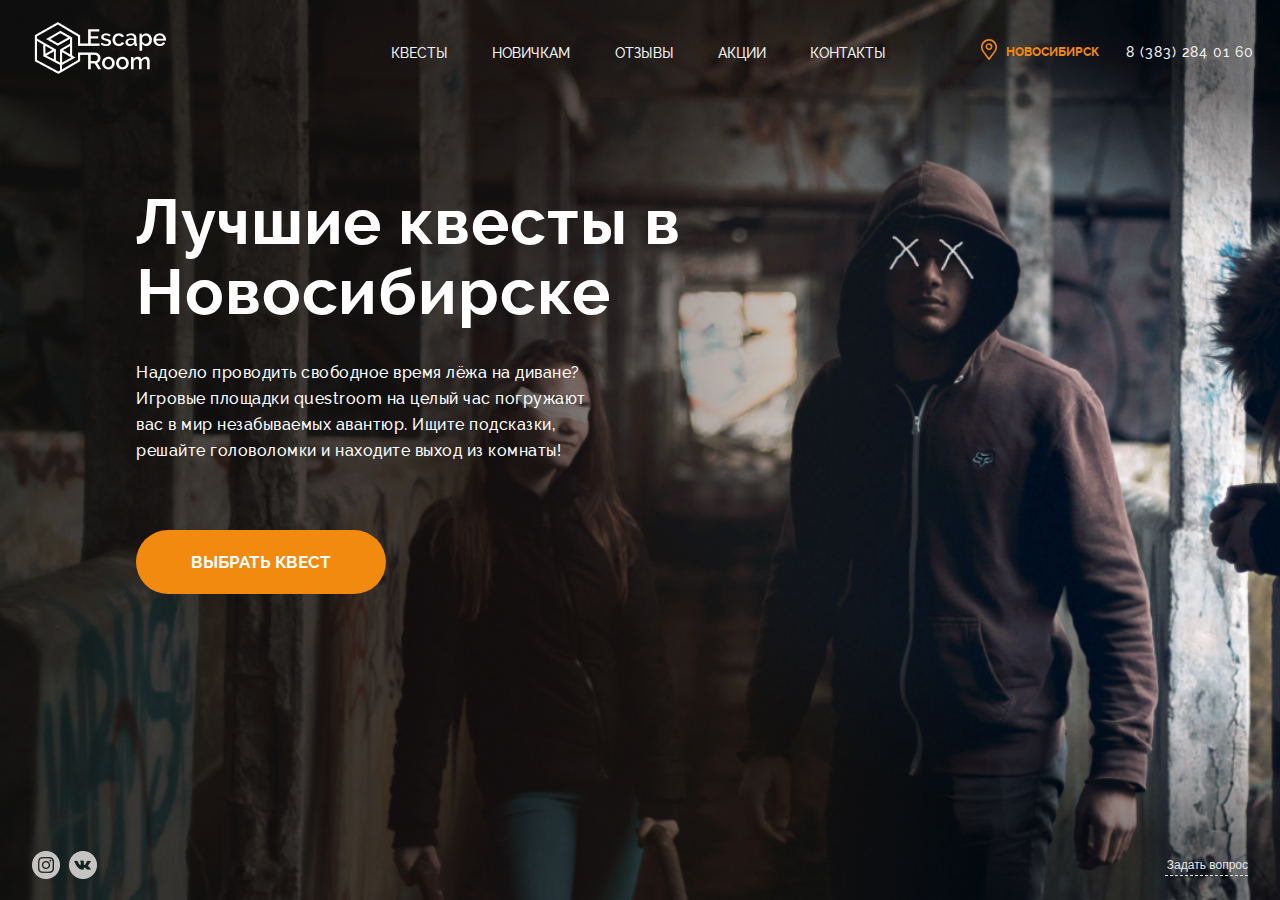
==== commit 3bb3c180: "Add files via upload" ====
--- a/main.html
+++ b/main.html
@@ -83,7 +83,7 @@
     <ul class="modal-form__list">
       <li class="modal-form__item">
         <label for="name">Чтобы мы смогли обращаться к вам, оставьте ваше имя</label>
-        <input type="text" name="name" id="name" autofocus="" required="">
+        <input type="text" name="name" id="name" required="">
         <span>Имя</span>
       </li>
 
--- a/css/style.min.css
+++ b/css/style.min.css
@@ -1,2 +1,2 @@
-@charset "UTF-8";body,html{height:100%}html{ms-text-size-adjust:100%;webkit-text-size-adjust:100%;overflow-x:hidden;line-height:1.15}body,sub,sup{position:relative}body{display:-webkit-box;display:-ms-flexbox;display:flex;-webkit-box-orient:vertical;-webkit-box-direction:normal;-ms-flex-direction:column;flex-direction:column;margin:0;padding:0;font-style:normal;font-weight:500;font-family:"Raleway","Arial",sans-serif;background:#fff;color:#102654;font-size:16px;line-height:24px}article,aside,details,figcaption,figure,footer,header,main,menu,nav,section{display:block}h1{font-size:2em;margin:.67em 0}figure{margin:1em 40px}hr{-webkit-box-sizing:content-box;box-sizing:content-box;height:0;overflow:visible}code,kbd,pre,samp{font-family:monospace;font-size:1em}a{background-color:transparent;webkit-text-decoration-skip:objects;text-decoration:none}abbr[title]{border-bottom:none;-webkit-text-decoration:underline dotted;text-decoration:underline dotted}b,strong{font-weight:inherit}dfn{font-style:italic}mark{background-color:#ff0;color:#000}small{font-size:80%}sub,sup{font-size:58%;line-height:0}sub{bottom:-.25em}audio,canvas,video{display:inline-block}audio:not([controls]){display:none;height:0}img{height:auto;width:100%;max-width:100%;border-style:none}svg:not(:root){overflow:hidden}button,input,optgroup,select,textarea{font-family:sans-serif;font-size:100%;line-height:1.15;margin:0}button,input{overflow:visible}button,select{text-transform:none}[type=reset],[type=submit],button,html [type=button]{webkit-appearance:button}[type=button]::-moz-focus-inner,[type=reset]::-moz-focus-inner,[type=submit]::-moz-focus-inner,button::-moz-focus-inner{border-style:none;padding:0}[type=button]:-moz-focusring,[type=reset]:-moz-focusring,[type=submit]:-moz-focusring,button:-moz-focusring{outline:1px dotted ButtonText}fieldset{padding:.35em .75em .625em}legend{color:inherit;display:table;max-width:100%;white-space:normal}progress{display:inline-block;vertical-align:baseline}textarea{overflow:auto}[type=checkbox],[type=radio],legend{-webkit-box-sizing:border-box;box-sizing:border-box;padding:0}[type=number]::-webkit-inner-spin-button,[type=number]::-webkit-outer-spin-button{height:auto}[type=search]{webkit-appearance:textfield;outline-offset:-2px}[type=search]::-webkit-search-cancel-button,[type=search]::-webkit-search-decoration{webkit-appearance:none}::-webkit-file-upload-button{webkit-appearance:button;font:inherit}summary{display:list-item}[hidden],template{display:none}@font-face{font-family:"Raleway";src:local("ralewayblack"),url(../fonts/ralewayblack.woff2) format("woff2"),local("ralewayblack"),url(../fonts/ralewayblack.woff) format("woff");font-weight:900;font-display:swap}@font-face{font-family:"Raleway";src:local("ralewayextrabold"),url(../fonts/ralewayextrabold.woff2) format("woff2"),local("ralewayextrabold"),url(../fonts/ralewayextrabold.woff) format("woff");font-weight:800;font-display:swap}@font-face{font-family:"Raleway";src:local("ralewaybold"),url(../fonts/ralewaybold.woff2) format("woff2"),local("ralewaybold"),url(../fonts/ralewaybold.woff) format("woff");font-weight:700;font-display:swap}@font-face{font-family:"Raleway";src:local("ralewaymedium"),url(../fonts/ralewaymedium.woff2) format("woff2"),local("ralewaymedium"),url(../fonts/ralewaymedium.woff) format("woff");font-weight:500;font-display:swap}*,::after,::before{-webkit-box-sizing:border-box;box-sizing:border-box}a:hover{cursor:url(/img/cursor–hand.png),pointer}.button{display:block;padding-top:22px;padding-bottom:22px;font-size:17px;font-weight:700;line-height:20px;text-align:center;text-transform:uppercase;border-radius:60px;cursor:pointer}.intro{height:100vh;background-image:url(/img/main-bg-desktop@1x.jpg);background-repeat:no-repeat;background-color:#151110;background-size:cover}.intro__text-wrap{padding-top:187px;margin-left:136px}.intro h1{max-width:545px;margin:0 0 33px;font-size:64px;line-height:70px;letter-spacing:.9px;color:#fff}.intro p{max-width:477px;margin:0 0 66px;letter-spacing:.5px;line-height:26px;color:#fff}.intro__button{width:250px;background-color:#f28a0f;color:#fff}.intro__button:active,.intro__button:focus{opacity:.3}.intro__button:hover{background-color:#f39425}@media only screen and (max-width:1023px){.intro{background-position:center}.intro__text-wrap{padding-top:245px;padding-bottom:0;margin:0 auto;text-align:center}.intro__text-wrap h1{margin:0 auto 25px;font-size:50px;line-height:55px;max-width:678px}.intro p{max-width:678px;font-size:14px;text-align:center;margin:0 auto 40px}.intro__button{margin:0 auto}}@media only screen and (max-width:767px){.intro{background-image:url(/img/main-bg-mobile@1x.jpg)}.intro__text-wrap{max-width:310px;padding-top:409px;margin:0 auto}.intro__text-wrap h1{margin:0 auto 27px;font-size:36px;line-height:46px}.intro__text-wrap p{display:none}.intro__button{width:185px;padding-top:15px;padding-bottom:15px;font-size:14px}}.nav,.nav__list{display:-webkit-box;display:-ms-flexbox;display:flex}.nav{-webkit-box-align:center;-ms-flex-align:center;align-items:center;padding-left:7vw;max-width:630px}.nav,.nav a{cursor:url(../img/cursor–hand.png),pointer}.nav__list{-webkit-box-pack:justify;-ms-flex-pack:justify;justify-content:space-between;-ms-flex-wrap:wrap;flex-wrap:wrap;width:100%;height:21px;margin:0;padding:0;font-size:14px;list-style:none;text-transform:uppercase}.nav__link{color:#f0f0f0}.nav__link:active,.nav__link:focus{opacity:.3}.nav__link:hover{color:#f2890f}.nav__item{margin-right:52px}.nav__item:nth-child(5n){margin-right:0}@media only screen and (max-width:1023px){.nav{padding-left:0;width:45%}.nav__list{-ms-flex-wrap:nowrap;flex-wrap:nowrap;font-size:12px}}@media only screen and (max-width:767px){.nav{top:0;left:0;position:absolute;display:none;-webkit-box-align:baseline;-ms-flex-align:baseline;align-items:baseline;height:100vh;width:100%;background:-webkit-gradient(linear,left top,left bottom,from(#633c0f),color-stop(70%,#24150e),to(#1a140d));background:linear-gradient(180deg,#633c0f 0%,#24150e 70%,#1a140d 100%)}.nav__list{-webkit-box-orient:vertical;-webkit-box-direction:normal;-ms-flex-direction:column;flex-direction:column;padding-top:231px;text-align:center;font-size:16px}.nav__item{margin-bottom:35px}.nav--closed,.nav--nojs{display:-webkit-box;display:-ms-flexbox;display:flex}.nav--nojs{position:inherit}}.catalog{margin-top:118px;height:100vh;overflow-y:scroll;scrollbar-width:none;background:-webkit-gradient(linear,left bottom,left top,from(#141414),to(#1f1d1d));background:linear-gradient(0deg,#141414 0%,#1f1d1d 100%)}.catalog::-webkit-scrollbar{display:none}.catalog__wrap{max-width:1095px;margin:0 auto}.catalog__text{display:inline-block;margin-bottom:28px;vertical-align:auto;letter-spacing:-1px;color:#f2890f}.catalog h1{margin:0 0 72px;font-size:64px;letter-spacing:1px;color:#fff}.catalog__filter-list{display:-webkit-box;display:-ms-flexbox;display:flex;-webkit-box-pack:justify;-ms-flex-pack:justify;justify-content:space-between;max-width:1000px;margin:0 0 40px 39px;padding:0;font-size:14px;list-style:none;text-align:center;scrollbar-width:none}.catalog__link{color:#fff}.catalog__item{position:relative;display:-webkit-box;display:-ms-flexbox;display:flex;-webkit-box-align:center;-ms-flex-align:center;align-items:center;height:40px}.catalog__link--allquest{border-bottom:2px solid #f2890f}.catalog__item--allquest::before{content:"";position:absolute;left:-37px;top:6px;width:26px;height:30px;background-image:url(../img/icon-allquests.svg);background-repeat:no-repeat;background-size:26px 30px}.catalog__item--allquest::after{content:"";position:absolute;left:116px;top:0;height:40px;width:.5px;border:0 solid #fff;background-color:#fff}.catalog__item--adventures::before{content:"";position:absolute;left:-45px;top:6px;width:36px;height:30px;background-image:url(../img/icon-adventures.svg);background-repeat:no-repeat;background-size:36px 30px}.catalog__item--adventures::after{content:"";position:absolute;left:135px;top:0;height:40px;width:.5px;border:0 solid #fff;background-color:#fff}.catalog__item--horror::before{content:"";position:absolute;left:-44px;top:6px;width:30px;height:30px;background-image:url(../img/icon-horror.svg);background-repeat:no-repeat;background-size:30px 30px}.catalog__item--horror::after{content:"";position:absolute;left:84px;top:0;height:40px;width:.5px;border:0 solid #fff;background-color:#fff}.catalog__item--mystic::before{content:"";position:absolute;left:-48px;top:6px;width:30px;height:30px;background-image:url(../img/icon-mystic.svg);background-repeat:no-repeat;background-size:30px 30px}.catalog__item--mystic::after{content:"";position:absolute;left:90px;top:0;height:40px;width:.5px;border:0 solid #fff;background-color:#fff}.catalog__item--detective::before{content:"";position:absolute;left:-53px;top:6px;width:40px;height:30px;background-image:url(../img/icon-pipe.svg);background-repeat:no-repeat;background-size:40px 30px}.catalog__item--detective::after{content:"";position:absolute;left:100px;top:0;height:40px;width:.5px;border:0 solid #fff;background-color:#fff}.catalog__item--scifi::before{content:"";position:absolute;left:-49px;top:6px;width:28px;height:30px;background-image:url(../img/icon-scifi.svg);background-repeat:no-repeat;background-size:28px 30px}@media only screen and (max-width:1023px){.catalog__wrap{max-width:678px;margin:0 auto}.catalog__text{font-size:13px}.catalog h1{margin:0 0 50px;font-size:50px}.catalog__item{height:30px}.catalog__link{font-size:13px}.catalog__filter-list{margin:0 0 40px 25px}.catalog__item--allquest::before{left:-26px;top:0;width:22px;height:28px;background-size:22px 28px}.catalog__item--allquest::after{left:84px;height:30px}.catalog__item--adventures::before{left:-35px;top:0;width:30px;height:26px;background-size:30px 26px}.catalog__item--adventures::after{left:100px;height:30px}.catalog__item--horror::before{left:-31px;top:0;width:25px;height:25px;background-size:25px 25px}.catalog__item--horror::after{left:56px;height:30px}.catalog__item--mystic::before{left:-31px;top:0;width:25px;height:25px;background-size:25px 25px}.catalog__item--mystic::after{left:67px;height:30px}.catalog__item--detective::before{left:-40px;top:0;width:35px;height:25px;background-size:35px 25px}.catalog__item--detective::after{left:75px;height:30px}.catalog__item--scifi::before{left:-32px;top:0;width:24px;height:26px;background-size:24px 26px}}@media only screen and (max-width:767px){.catalog{margin-top:83px}.catalog__wrap{max-width:328px;margin:0 auto}.catalog__text{margin-bottom:12px;letter-spacing:.5px}.catalog h1{line-height:36px;font-size:36px}.catalog__filter-wrap{position:relative}.catalog__filter-list{display:-webkit-box;-webkit-box-pack:inherit;-ms-flex-pack:inherit;justify-content:inherit;overflow-x:scroll;margin:0 0 40px;width:100%}.catalog__filter-list::before{content:"";position:absolute;top:-2px;right:-2px;width:55px;height:32px;background:-webkit-gradient(linear,left top,right top,from(rgba(28,27,27,0)),to(#1c1b1b));background:linear-gradient(90deg,rgba(28,27,27,0) 0%,#1c1b1b 100%);z-index:1}.catalog__filter-list::-webkit-scrollbar{display:none}.catalog__item{display:block;width:111px;margin-right:46px;padding-left:30px;border:0}.catalog__item--allquest::before{left:0;top:0;width:20px;height:24px;background-size:20px 24px}.catalog__item--allquest::after{left:124px;height:30px}.catalog__item--adventures::before{left:-15px;top:0;width:28px;height:24px;background-size:28px 24px}.catalog__item--adventures::after{left:134px;height:30px}.catalog__item--horror{padding-left:0;margin-right:0}.catalog__item--horror::before{left:-7px;top:0;width:24px;height:24px;background-size:24px 24px}.catalog__item--horror::after{left:95px;height:30px}.catalog__item--mystic::before{left:4px;top:0;width:24px;height:24px;background-size:24px 24px}.catalog__item--mystic::after{left:123px;height:30px}.catalog__item--detective{margin-right:10px}.catalog__item--detective::before{left:-9px;top:0;width:32px;height:24px;background-size:32px 24px}.catalog__item--detective::after{left:120px;height:30px}.catalog__item--scifi::before{left:19px;top:0;width:22px;height:24px;background-size:22px 24px}}.footer-page{position:absolute;bottom:21px;left:0;right:0;display:-webkit-box;display:-ms-flexbox;display:flex;-webkit-box-align:center;-ms-flex-align:center;align-items:center;-webkit-box-pack:justify;-ms-flex-pack:justify;justify-content:space-between;width:95%;max-width:1302px;margin:0 auto;z-index:1}.footer-page--quest{position:fixed}.footer-page__button{position:relative;width:83px;padding:0;text-align:end;font-size:12px;text-transform:none;font-weight:500;background:0 0;border:0;border-bottom:1.5px dashed;border-radius:0;overflow:hidden;color:#e5e5e5;cursor:url(/img/cursor–hand.png),pointer}.footer-page__button::before{content:"";position:absolute;width:12px;height:12px;bottom:3px;left:-10px;background-image:url(../img/icon-question.svg);background-size:12px 12px}.footer-page__button::before:hover{left:0}.footer-page__button:hover{color:#f28a0f;overflow:inherit}@media only screen and (max-width:1023px){.footer-page{max-width:730px}}@media only screen and (max-width:767px){.footer-page{position:absolute;bottom:43px;display:none;width:91%;z-index:2}.footer-page__button{width:120px;font-size:17px;letter-spacing:.3px}.footer-page__button::before{left:-10px;width:14px;height:14px;background-size:14px 14px}.footer-page--closed,.footer-page--nojs{display:-webkit-box;display:-ms-flexbox;display:flex}.footer-page--nojs{position:absolute}}.main-header{position:absolute;left:0;right:0;width:100%;z-index:2}.main-header--quest{position:fixed;background:#1c1b1b;z-index:2}.main-header--quest-order,.main-header--specific-quest{position:absolute}.main-header__logo-img{cursor:url(../img/cursor–hand.png),pointer}.main-header__logo-img:active,.main-header__logo-img:focus{opacity:.3}.main-header__logo-img:hover{opacity:.7}.main-header__logo-img--main{cursor:auto}.main-header__logo-img--main:hover{opacity:1}.main-header__wrap{-webkit-box-align:center;-ms-flex-align:center;align-items:center;-webkit-box-pack:justify;-ms-flex-pack:justify;justify-content:space-between;width:95%;max-width:1300px;margin:0 auto;padding-top:22px}.main-header__wrap .main-header__logo{cursor:auto}.main-header__link-phone,.main-header__link-wrap,.main-header__wrap{display:-webkit-box;display:-ms-flexbox;display:flex}.main-header__link-wrap{-webkit-box-pack:justify;-ms-flex-pack:justify;justify-content:space-between;max-width:242px;-webkit-box-align:center;-ms-flex-align:center;align-items:center}.main-header__link-wrap a{white-space:nowrap}.main-header__link-phone{-ms-flex-wrap:wrap;flex-wrap:wrap}.main-header__link{position:relative;margin-right:27px;font-size:12px;font-weight:600;border-bottom:1.5px dashed transparent;text-transform:uppercase;color:#f2890f}.main-header__link::before{content:"";position:absolute;left:-25px;width:16px;height:21px;background-image:url(../img/icon-location.svg);background-repeat:no-repeat;background-size:16px 21px}.main-header__link:hover{border-bottom:1.5px dashed #f2890f}.main-header__toggle{display:none}.main-header__phone-link{font-size:14px;letter-spacing:1px;color:#f0f0f0}.main-header__phone-link:active,.main-header__phone-link:focus{opacity:.3}.main-header__phone-link:hover{opacity:.7}.main-header__menu-text{display:none}.modal-form__error{font-size:12px;color:#f2901d;position:absolute;top:117px;display:none}@media only screen and (max-width:1023px){.main-header__wrap{width:100%;max-width:730px}.main-header__link{margin-right:10px;font-size:10px}.main-header__phone-link{font-size:11px}.main-header__link::before{left:-20px;background-size:13px 18px}}@media only screen and (max-width:767px){.main-header__wrap{width:91%;padding-top:19px}.main-header__link-wrap{position:absolute;display:none;-webkit-box-orient:vertical;-webkit-box-direction:normal;-ms-flex-direction:column;flex-direction:column;-webkit-box-pack:initial;-ms-flex-pack:initial;justify-content:initial;left:0;right:0;top:95px;height:98px;width:100%;-webkit-box-align:center;-ms-flex-align:center;align-items:center;border-bottom:1px solid #fff}.main-header__logo{z-index:1}.main-header__toggle{position:absolute;right:16px;top:34px;display:block;width:20px;height:15px;background-color:transparent;background-image:url(../img/burger.png);background-repeat:no-repeat;border:0;z-index:1;outline:0;cursor:url(../img/cursor–hand.png),pointer}.main-header__toggle:hover{opacity:.7}.main-header__menu-text{position:absolute;display:block;right:45px;top:29px;font-size:14px;text-transform:uppercase;color:#fff;z-index:1}.main-header__link{margin-right:0;margin-bottom:14px;margin-left:24px;font-size:12px}.main-header__link::before{left:-28px;background-size:16px 21px}.main-header__phone-link{font-size:14px}.main-header__toggle--closed{display:block;width:14px;height:14px;background-image:url(../img/close.png);background-size:14px 14px}.main-header--nojs,.main-header__link-wrap--closed,.main-header__link-wrap--nojs,.main-header__wrap--nojs{display:-webkit-box;display:-ms-flexbox;display:flex}.main-header--nojs{position:inherit}.main-header__wrap--nojs{-webkit-box-orient:vertical;-webkit-box-direction:normal;-ms-flex-direction:column;flex-direction:column;width:100%;padding:0}.main-header__logo--nojs{position:absolute;top:18px;left:16px}}.modal{position:fixed;top:0;left:0;display:none;width:100%;height:100vh;background:rgba(61,51,51,.9);z-index:10000}.modal--show{display:block}.modal__form{position:absolute;right:0;left:0;top:18%;bottom:0;margin:0 auto;width:480px;height:485px;background-color:#141414}.modal__form h2{margin:0 0 36px;padding-top:40px;padding-left:33px;font-size:32px;color:#fff}.modal__toggle{position:absolute;width:16px;height:16px;right:31px;top:42px;background-image:url(../img/close.png);background-repeat:no-repeat;background-size:14px 14px;background-color:transparent;border:0;cursor:url(../img/cursor–hand.png),pointer}.modal__toggle:active,.modal__toggle:focus{opacity:.3}.modal__toggle:hover{opacity:.7}.modal__link{position:relative;display:block;width:51%;margin-bottom:44px;margin-left:65px;letter-spacing:.5px;border-bottom:1px solid #fff;color:#fff}.modal__link::before{content:"";position:absolute;left:-33px;width:24px;height:24px;background-image:url(../img/icon-gps-location.svg);background-repeat:no-repeat;background-size:24px 24px}.modal__link:active,.modal__link:focus{opacity:.3}.modal__link:hover{opacity:.7}.modal__form span{display:block;margin-bottom:20px;padding-left:33px;font-size:17px;color:#fff}.modal__list{margin:0;padding-left:33px;font-size:24px;font-weight:600;list-style:none}.modal__item{margin-bottom:25px}.modal__city-link{opacity:.5;color:#fff}.modal-form__item input:active,.modal-form__item input:focus,.modal-form__item textarea:active,.modal-form__item textarea:focus,.modal__city-link:active,.modal__city-link:focus{opacity:.3}.modal__city-link:hover{opacity:1;border-bottom:2px solid #f2890f}@media only screen and (max-width:767px){.modal__form{top:0;width:100%;height:100vh}.modal__form h2{margin:0 0 34px;padding-left:16px;padding-top:39px}.modal__toggle{right:15px;top:40px}.modal__link{width:245px;font-size:17px;margin-left:49px;margin-right:0;letter-spacing:-.1px;margin-bottom:42px}.modal__form span{padding-left:18px}.modal__list{padding-left:16px}}.modal-form{position:fixed;top:0;left:0;display:none;width:100%;height:100vh;background:rgba(61,51,51,.9);z-index:10000}.modal-form--show{display:block}.modal-form__question{position:absolute;right:0;left:0;top:6%;bottom:0;margin:0 auto;padding:37px 33px;width:480px;height:682px;background-color:#141414}.modal-form__question h2{margin:0 0 44px;font-size:32px;color:#fff}.modal-form__list{margin:0;padding:0;list-style:none}.modal-form__item{position:relative}.modal-form__item span{position:absolute;z-index:1;padding:0 8px;left:13px;top:44%;font-size:14px;background-color:#141414;-webkit-transition:all .2s ease;transition:all .2s ease;color:#e5e5e5}.modal-form__item label{display:block;margin-bottom:16px;font-size:15px;color:#fff}.modal-form__item input,.modal-form__item textarea{width:96%;background-color:transparent;border:1px solid #e5e5e5;border-radius:5px;color:#fff}.modal-form__item input{position:relative;height:53px;margin-bottom:27px;padding-left:18px}.modal-form__item input:hover,.modal-form__item textarea:hover{opacity:.7}.modal-form__item textarea{height:120px;margin-bottom:23px;padding-left:22px;padding-top:14px;font-size:14px}.modal-form__item input:focus~span,.modal-form__item-filled~span{top:22%}.modal-form__button{width:219px;margin:0 auto 16px;padding-top:15px;padding-bottom:15px;font-size:14px;border:0;background-color:#b8b8b8;color:#fff;cursor:url(../img/cursor–hand.png),pointer}.modal-form__button:active,.modal-form__button:focus{opacity:.3}.modal-form__button:hover{opacity:.7}.modal-form__button--checked{background-color:#f28a0f}.modal-form__checkbox{display:-webkit-box;display:-ms-flexbox;display:flex;-webkit-box-align:baseline;-ms-flex-align:baseline;align-items:baseline}.modal-form__checkbox p{margin:0 0 0 11px;font-size:15px;color:#fff}.modal-form__checkbox input{margin-right:10px}.modal-form__checkbox a{letter-spacing:-.9px;text-decoration:underline;color:#fff}.modal-form__toggle{position:absolute;width:16px;height:16px;right:31px;top:37px;background-image:url(../img/close.png);background-repeat:no-repeat;background-size:14px 14px;background-color:transparent;border:0;cursor:url(../img/cursor–hand.png),pointer}.modal-form__toggle:active,.modal-form__toggle:focus,.products__item-wrap a:active,.products__item-wrap a:focus{opacity:.3}.modal-form__toggle:hover,.products__item-wrap a:hover{opacity:.7}.modal-form__input{-webkit-appearance:none;-moz-appearance:none;appearance:none}.modal-form__label{position:relative}.modal-form__label::before{content:"";position:absolute;left:-12px;top:-12px;width:16px;height:16px;border:0;border-radius:3px;background-color:#6e4313}.modal-form__input:checked~.modal-form__label::after{content:"";position:absolute;left:-8px;top:-8px;width:8px;height:8px;background-image:url(/img/icon-check.svg);background-repeat:no-repeat;background-size:8px 8px;background-color:#f2890f}.modal-form__input:checked~.modal-form__label::before{background-color:#f2890f}.modal-form__label a{letter-spacing:0}.modal-form__checkbox label.error,.modal-form__item label.error{position:absolute;right:13px;bottom:-10px;text-align:end;font-size:12px;color:#d26f13}.modal-form__item input.valid{border-color:#13ba19}.modal-form__item input.error{border-color:#d26f13}.modal-form__checkbox label.error{right:50px;bottom:10px}.modal-form__item input:-webkit-autofill,.modal-form__item input:-webkit-autofill:focus,.modal-form__item input:-webkit-autofill:hover,.modal-form__item textarea:-webkit-autofill,.modal-form__item textarea:-webkit-autofill:focus,.modal-form__item textarea:-webkit-autofill:hover{-webkit-text-fill-color:#fff!important;-webkit-box-shadow:0 0 0 1000px #141414 inset!important;-webkit-transition:background-color 5000s ease-in-out 0s!important;transition:background-color 5000s ease-in-out 0s!important}@media only screen and (max-width:767px){.modal-form__question{width:100%;height:100vh;top:0;padding:39px 18px}.modal-form__item label{width:295px;margin-bottom:13px}.modal-form__checkbox p{margin-left:11px;letter-spacing:-.5px;line-height:22px}.modal-form__checkbox label.error{right:33px;bottom:22px}.modal-form__item input{font-size:14px;padding-left:21px}.modal-form__item textarea{margin-bottom:27px;padding-top:21px}.modal-form__button{margin:0 auto 20px}.modal-form__toggle{right:15px;top:39px}.modal-form__item span{top:53%}.modal-form__item input:focus~span,.modal-form__item-filled~span{top:35%}}.products{display:grid;grid-template-columns:33% 33% 33%;grid-template-rows:233px 233px 233px 233px;grid-column-gap:28px;grid-row-gap:31px;justify-items:stretch;-webkit-box-align:stretch;-ms-flex-align:stretch;align-items:stretch;-webkit-box-pack:end;-ms-flex-pack:end;justify-content:end;width:100%;margin:0 auto;list-style:none}.products__item{position:relative}.products__item-wrap{position:absolute;left:0;bottom:18px;display:-webkit-box;display:-ms-flexbox;display:flex;-webkit-box-orient:vertical;-webkit-box-direction:normal;-ms-flex-direction:column;flex-direction:column;width:264px;padding-left:18px}.products__item-wrap h2{margin:0 0 12px}.products__item-wrap p{position:relative;margin:0;padding-left:22px;font-size:13px;color:#fff}.products__item-wrap p::before{content:"";position:absolute;left:2px;top:6px;width:11px;height:14px;background-image:url(../img/icon-location.svg);background-repeat:no-repeat;background-size:11px 14px}.products__hit{position:absolute;left:260px;top:15px;font-size:12px;width:64px;padding-right:10px;text-align:end;border:2px solid rgba(242,137,15,.74);border-radius:50px;color:#fff}.products__hit::before,.products__level::before,.products__person::before{content:"";position:absolute;left:12px;top:4px;width:16px;height:16px;background-image:url(../img/icon-star.svg);background-repeat:no-repeat;background-size:16px 16px}.products__item-wrap a,.products__lvl{color:#fff}.products__person{position:relative;width:68px;padding-left:23px;padding-right:3px;border-right:1px solid #fff}.products__level::before,.products__person::before{left:2px;width:13px;height:14px;background-image:url(../img/icon-person.svg);background-size:13px 14px}.products__level{position:relative;padding-left:32px;font-size:13px}.products__level::before{left:6px;top:0;width:16px;height:16px;background-image:url(../img/icon-puzzle.svg);background-size:16px 16px}@media only screen and (max-width:1023px){.products{display:grid;grid-template-columns:335px 335px;grid-template-rows:225px 225px 225px 225px 225px;grid-column-gap:20px;grid-row-gap:25px;justify-items:stretch;-webkit-box-align:stretch;-ms-flex-align:stretch;align-items:stretch;-webkit-box-pack:end;-ms-flex-pack:end;justify-content:end;width:100%;margin:0 auto}}@media only screen and (max-width:767px){.products{display:grid;grid-template-columns:328px;grid-template-rows:232px;grid-row-gap:15px}.products__hit{left:248px;top:12px}}.specific-quest{height:100vh;background-image:url(../img/bg-maniak@1x.jpg);background-repeat:no-repeat;background-size:cover}.specific-quest__content-wrap{height:100vh;-webkit-backdrop-filter:blur(20px);backdrop-filter:blur(20px)}.specific-quest__chosen{display:block;margin-left:8px;letter-spacing:-1.5px;color:#f2890f}.specific-quest__content{padding-top:134px;max-width:1080px;margin-left:134px;margin-bottom:45px;letter-spacing:-2.5px}.specific-quest__text-wrap{display:-webkit-box;display:-ms-flexbox;display:flex;-webkit-box-align:center;-ms-flex-align:center;align-items:center;margin-bottom:40px;border-bottom:1px solid #fff}.specific-quest__text-wrap h1{margin:0 85px 0 0;font-size:92px;font-weight:900;text-transform:uppercase;color:#fff}.specific-quest__content p{width:20%;margin-right:47px;font-size:15px;letter-spacing:0;color:#fff}.specific-quest__link{position:relative;padding-top:26px;padding-bottom:8px;font-size:14px;border-bottom:2px solid #f2890f;letter-spacing:.5px;color:#fff}.specific-quest__link::before,.specific-quest__time::before{content:"";position:absolute;right:-11px;top:39px;width:5px;height:7px;background-image:url(../img/icon-arrow.svg);background-repeat:no-repeat;background-size:5px 7px}.specific-quest__busy-list{display:-webkit-box;display:-ms-flexbox;display:flex;margin:0;padding:0;font-size:12px;width:35%;-webkit-box-pack:end;-ms-flex-pack:end;justify-content:flex-end;letter-spacing:0;list-style:none;white-space:nowrap;color:#fff}.specific-quest__time{position:relative;display:inline-block;vertical-align:auto;margin-left:48px;margin-right:26px;margin-bottom:23px;padding-bottom:5px;border-bottom:2px solid #f2890f;letter-spacing:0;color:#fff;cursor:url(../img/cursor–hand.png),pointer}.specific-quest__time::before{right:-8px;top:10px}.specific-quest__date{font-size:28px;font-weight:900;letter-spacing:0;color:#fff}.specific-quest__busy-item{position:relative;padding-left:46px}.specific-quest__busy-item--free::before{border:2px solid #fff}.specific-quest__busy-item--busy::before,.specific-quest__busy-item--chosen::before,.specific-quest__busy-item--free::before{content:"";position:absolute;top:3px;left:27px;width:15px;height:15px;border-radius:3px}.specific-quest__busy-item--busy::before{background:-webkit-gradient(linear,left top,left bottom,from(#f2890f),to(#b8600f));background:linear-gradient(to bottom,#f2890f 0%,#b8600f 100%)}.specific-quest__busy-item--chosen::before{background:-webkit-gradient(linear,left top,left bottom,from(#2cdb52),to(#13ba19));background:linear-gradient(to bottom,#2cdb52 0%,#13ba19 100%)}.specific-quest__timetable-list{display:grid;grid-template-columns:110px 110px 110px 110px 110px 110px;grid-template-rows:59px 59px;grid-column-gap:32px;grid-row-gap:32px;justify-items:stretch;-webkit-box-align:stretch;-ms-flex-align:stretch;align-items:stretch;-webkit-box-pack:center;-ms-flex-pack:center;justify-content:center;max-width:1080px;margin-left:31px;list-style:none}.specific-quest__input{-webkit-appearance:none;-moz-appearance:none;appearance:none;border:2px solid #fff;width:110px;height:38px;border-radius:20px;cursor:url(../img/cursor–hand.png),pointer}.specific-quest__input:checked{border:0;background:-webkit-gradient(linear,left top,left bottom,from(#2cdb52),to(#13ba19));background:linear-gradient(to bottom,#2cdb52 0%,#13ba19 100%)}.specific-quest__input:disabled{border:0;background:-webkit-gradient(linear,left top,left bottom,from(#f2890f),to(#b8600f));background:linear-gradient(to bottom,#f2890f 0%,#b8600f 100%)}.specific-quest__label{font-size:12px;color:#fff}.specific-quest__item{position:relative;text-align:center}.specific-quest__item span{position:absolute;top:6px;left:37px;color:#fff;cursor:url(../img/cursor–hand.png),pointer}.specific-quest__link-back{display:none}@media only screen and (max-width:1023px){.specific-quest__content{padding-top:134px;max-width:678px;margin:0 auto 20px}.specific-quest__text-wrap h1{margin:0 45px 0 0;font-size:70px}.specific-quest__text-wrap{margin-bottom:25px}.specific-quest__content p{width:25%;margin-right:18px;font-size:13px}.specific-quest__link{font-size:13px}.specific-quest__link::before{top:36px}.specific-quest__time::before{top:9px;right:-12px}.specific-quest__timetable-list{grid-template-columns:110px 110px 110px 110px;grid-template-rows:59px 59px 59px;max-width:678px;margin:0 auto;-webkit-box-pack:start;-ms-flex-pack:start;justify-content:start}.specific-quest__time{margin-bottom:17px;font-size:13px}.specific-quest__date{font-size:24px}.specific-quest__busy-list{width:55%}}@media only screen and (max-width:767px){.specific-quest{position:relative;height:auto;padding-bottom:50px;background-image:-webkit-gradient(linear,left top,left bottom,from(rgba(99,60,15,0)),color-stop(52%,rgba(99,60,15,.3)),color-stop(70%,#24150e),to(#23150e)),url(../img/bg-maniak-mobile@1x.jpg);background-image:linear-gradient(180deg,rgba(99,60,15,0) 0%,rgba(99,60,15,.3) 52%,#24150e 70%,#23150e 100%),url(../img/bg-maniak-mobile@1x.jpg);background-size:100% 100%,100%;background-position:top}.specific-quest__content-wrap{position:relative;height:auto;padding-bottom:100px}.specific-quest__content{max-width:678px}.specific-quest__text-wrap h1{font-size:42px;margin:0 0 31px 17px;letter-spacing:.5px}.specific-quest__content p{position:absolute;width:256px;bottom:27px;margin:0;font-size:15px;left:17px}.specific-quest__br{display:none}.specific-quest__timetable-list{grid-template-columns:110px 118px;grid-column-gap:25px;grid-template-rows:59px 59px 59px 59px 59px;max-width:328px;padding-left:0}.specific-quest__chosen{margin-bottom:19px}.specific-quest__link{position:absolute;bottom:-25px;left:18px;letter-spacing:1px;padding:0;height:30px}.specific-quest__link::before{top:9px}.specific-quest__time{font-size:15px;margin-left:17px;margin-right:26px;margin-bottom:21px}.specific-quest__date{font-size:27px}.specific-quest__busy-list{-webkit-box-pack:end;-ms-flex-pack:end;justify-content:end;width:95%;margin:0 auto 44px}.specific-quest__busy-item{padding-left:37px}.specific-quest__busy-item--free::before{left:8px}.specific-quest__busy-item--busy::before{left:16px}.specific-quest__busy-item--chosen::before{left:20px}.specific-quest__link-back{position:absolute;top:85px;left:15px;display:block;width:85px;font-size:10px;text-align:end;text-transform:uppercase;letter-spacing:1.5px;color:#fff;background-image:url(../img/icon-arrow-left.svg);background-position:0 6px;background-repeat:no-repeat;background-size:6px 10px}}.quest-order{background-image:url(../img/bg-maniak@1x.jpg);background-repeat:no-repeat;background-size:cover;background-position:center}.quest-order--ritual{height:100vh;background-image:url(../img/bg-ritual@1x.jpg)}.quest-order--secrets-of-an-old-mansion{height:100vh;background-image:url(../img/bg-tayni-starogo-osobnyaka@1x.jpg)}.quest-order--fatal-experiment{height:100vh;background-image:url(../img/bg-fatalniy-eksperiment@1x.jpg)}.quest-order__text-wrap{padding:146px 0 0;margin-left:auto;width:84%;max-width:768px}.quest-order__text-wrap--secrets-of-an-old-mansion{padding:134px 0 0}.quest-order__text-wrap--ritual{padding:154px 0 0}.quest-order__text-wrap--fatal-experiment{padding:135px 0 0}.quest-order__text-wrap h1{margin:0 0 60px;font-size:92px;font-weight:900;letter-spacing:-1.7px;text-transform:uppercase;color:#fff}.quest-order__text-wrap--secrets-of-an-old-mansion h1{margin-bottom:24px;white-space:break-spaces;line-height:85px}.quest-order__text-wrap--ritual h1{margin:0 0 54px}.quest-order__text-wrap--fatal-experiment h1{margin:0 0 18px;line-height:90px}.quest-order__text-wrap p{width:68%;font-size:15px;line-height:23px;color:#fff;margin:0 35px 41px}.quest-order__terms{width:92%;margin-left:auto;margin-bottom:22px;display:-webkit-box;display:-ms-flexbox;display:flex;color:#fff}.quest-order__terms--fatal-experiment{width:91%;margin-bottom:18px}.quest-order__time{position:relative;display:-webkit-box;display:-ms-flexbox;display:flex;-webkit-box-align:center;-ms-flex-align:center;align-items:center;margin-right:53px;margin-bottom:0;width:73px;height:36px;font-size:14px}.quest-order__time::before{content:"";position:absolute;left:-29px;width:24px;height:24px;background-image:url(../img/icon-clock.svg);background-repeat:no-repeat;background-size:22px 22px}.quest-order__time::after{content:"";position:absolute;top:0;left:71px;width:2px;height:36px;border-right:1px solid #fff}.quest-order__person{margin-right:55px;width:74px}.quest-order__person::before{content:"";position:absolute;width:22px;height:24px;left:-30px;background-image:url(../img/icon-person.svg);background-size:22px 24px}.quest-order__person::after{content:"";position:absolute;top:0;left:73px;width:2px;height:36px;border-right:1px solid #fff}.quest-order__level,.quest-order__person{position:relative;margin-bottom:0;font-size:14px;display:-webkit-box;display:-ms-flexbox;display:flex;height:36px;-webkit-box-align:center;-ms-flex-align:center;align-items:center}.quest-order__level::before{content:"";position:absolute;width:24px;height:24px;left:-31px;background-image:url(../img/icon-puzzle.svg);background-repeat:no-repeat;background-size:24px 24px}.quest-order__genre{margin-left:9px;font-size:14px;display:inline-block;margin-bottom:39px;vertical-align:auto;color:#f2890f}.quest-order__genre--secrets-of-an-old-mansion{margin-left:2px;margin-bottom:23px}.quest-order__genre--ritual{margin-left:2px;margin-bottom:48px}.quest-order__genre--fatal-experiment{margin-left:2px;margin-bottom:17px}.quest-order__button{width:250px;margin-left:36px;margin-right:263px;background-color:#f28a0f;color:#fff}.quest-order__button:active,.quest-order__button:focus{opacity:.3}.quest-order__button:hover{background-color:#f39425}.quest-order__link{display:none}@media only screen and (max-width:1023px){.quest-order__text-wrap{padding:146px 0 0;margin-right:auto;width:84%;max-width:768px;text-align:end}.quest-order__text-wrap--secrets-of-an-old-mansion{padding:98px 0 0}.quest-order__terms--secrets-of-an-old-mansion{max-width:400px}.quest-order__genre{margin-left:0;font-size:13px}.quest-order__text-wrap h1{font-size:70px}.quest-order__terms{-webkit-box-pack:end;-ms-flex-pack:end;justify-content:flex-end;max-width:435px}.quest-order__text-wrap p{width:95%;font-size:14px;margin:0 35px 41px}.quest-order__time::before{left:-32px;font-size:13px}.quest-order__person::before{left:-35px;font-size:13px}.quest-order__level::before{left:-33px;font-size:13px}.quest-order__button{margin-left:auto;margin-right:0}.quest-order__text-wrap--secrets-of-an-old-mansion h1{font-size:70px;width:70%;margin-left:auto;margin-bottom:24px;white-space:inherit;line-height:69px}.quest-order__time--secrets-of-an-old-mansion::before{left:-32px}.quest-order__level--secrets-of-an-old-mansion::before,.quest-order__person--secrets-of-an-old-mansion::before{left:-35px}}@media only screen and (max-width:767px){.quest-order{position:relative;height:auto;background-image:-webkit-gradient(linear,left top,left bottom,from(rgba(99,60,15,0)),color-stop(0%,rgba(99,60,15,0)),color-stop(65%,#24150e),color-stop(0%,#23150e)),url(../img/bg-maniak-mobile@1x.jpg);background-image:linear-gradient(180deg,rgba(99,60,15,0) 0%,rgba(99,60,15,0) 0%,#24150e 65%,#23150e 0%),url(../img/bg-maniak-mobile@1x.jpg);background-size:100% 100%,100%;background-position:top}.quest-order--ritual{position:relative;background-image:-webkit-gradient(linear,left top,left bottom,from(rgba(99,60,15,0)),color-stop(0%,rgba(99,60,15,0)),color-stop(65%,#24150e),color-stop(0%,#23150e)),url(../img/bg-ritual-mobile@1x.jpg);background-image:linear-gradient(180deg,rgba(99,60,15,0) 0%,rgba(99,60,15,0) 0%,#24150e 65%,#23150e 0%),url(../img/bg-ritual-mobile@1x.jpg)}.quest-order--secrets-of-an-old-mansion{position:relative;background-image:-webkit-gradient(linear,left top,left bottom,from(rgba(99,60,15,0)),color-stop(0%,rgba(99,60,15,0)),color-stop(65%,#24150e),color-stop(0%,#23150e)),url(../img/bg-tayni-starogo-osobnyaka-mobile@1x.jpg);background-image:linear-gradient(180deg,rgba(99,60,15,0) 0%,rgba(99,60,15,0) 0%,#24150e 65%,#23150e 0%),url(../img/bg-tayni-starogo-osobnyaka-mobile@1x.jpg)}.quest-order--fatal-experiment{position:relative;background-image:-webkit-gradient(linear,left top,left bottom,from(rgba(99,60,15,0)),color-stop(0%,rgba(99,60,15,0)),color-stop(65%,#24150e),color-stop(0%,#23150e)),url(../img/bg-fatalniy-eksperemen-mobile@1x.jpg);background-image:linear-gradient(180deg,rgba(99,60,15,0) 0%,rgba(99,60,15,0) 0%,#24150e 65%,#23150e 0%),url(../img/bg-fatalniy-eksperemen-mobile@1x.jpg)}.quest-order__text-wrap{position:relative;padding:396px 0 25px;margin-right:auto;max-width:328px;text-align:left;letter-spacing:.5px;width:90%}.quest-order__text-wrap::before{content:"";position:fixed;bottom:0;left:0;right:0;width:100%;height:80px;margin:0 auto;background:-webkit-gradient(linear,left top,left bottom,from(rgba(19,18,18,0)),color-stop(45%,rgba(19,18,18,.544153)),to(#23150e));background:linear-gradient(180deg,rgba(19,18,18,0) 0%,rgba(19,18,18,.544153) 45%,#23150e 100%);z-index:1;opacity:1;visibility:visible}.quest-order__text-wrap--hidden::before{opacity:0;visibility:hidden;-webkit-transition:1s opacity,1s visibility;transition:1s opacity,1s visibility}.quest-order__text-wrap--ritual{padding:390px 0 25px}.quest-order__text-wrap--secrets-of-an-old-mansion{padding:283px 0 25px}.quest-order__text-wrap--fatal-experiment{padding:366px 0 25px;letter-spacing:.9px}.quest-order__text-wrap h1{margin:0 0 35px;font-size:42px;letter-spacing:0}.quest-order__text-wrap--secrets-of-an-old-mansion h1{margin:0 0 22px;line-height:48px}.quest-order__text-wrap--fatal-experiment h1{margin:0 0 24px;line-height:50px}.quest-order__text-wrap p{width:101%;font-size:14px;margin:0 0 24px}.quest-order__genre{margin-bottom:20px}.quest-order__genre--ritual{margin-bottom:19px}.quest-order__genre--secrets-of-an-old-mansion{margin-bottom:20px}.quest-order__genre--fatal-experiment{margin-bottom:3px}.quest-order__terms{max-width:328px;width:100%;margin-bottom:7px;-webkit-box-align:center;-ms-flex-align:center;align-items:center}.quest-order__level,.quest-order__person,.quest-order__time{width:114px;font-size:13px;margin-right:0;text-align:center}.quest-order__time::before{left:10px;top:-22px}.quest-order__time::after{left:79px;top:-19px;height:48px}.quest-order__level,.quest-order__person{width:105px}.quest-order__person::before{left:17px;top:-23px}.quest-order__person::after{left:84px;top:-19px;height:48px}.quest-order__level{width:84px;height:66px;padding-top:16px;line-height:16px}.quest-order__level::before{left:30px;top:-8px}.quest-order__button{margin-right:auto;margin-left:0}.quest-order__link{position:absolute;display:block;top:86px;left:12px;width:95px;font-size:12px;font-weight:600;text-transform:uppercase;text-align:end;background-image:url(/img/icon-arrow-left.svg);background-position:0 6px;background-repeat:no-repeat;background-size:6px 10px;color:#fff}.quest-order__link--ritual{top:86px;left:1px}.quest-order__link--secrets-of-an-old-mansion{left:-3px}}.social{display:-webkit-box;display:-ms-flexbox;display:flex;-webkit-box-pack:justify;-ms-flex-pack:justify;justify-content:space-between;position:relative;width:65px;height:28px}.social__item{display:block}.social__item:active,.social__item:focus{opacity:.5}.social__item--ig,.social__item--vk{width:28px;height:28px;background-image:url(../img/instagram@1x.png);background-size:28px 28px;background-position:0 0}.social__item--ig:hover{background-image:url(../img/instagram-hover@1x.png)}.social__item--vk{background-image:url(../img/vk@1x.png)}.social__item--vk:hover{background-image:url(../img/vk-hover@1x.png)}@media only screen and (max-width:767px){.social{width:100px}.social__item{margin-right:12px}.social__item--ig,.social__item--vk{width:36px;height:36px;background-size:36px 36px}}.main-content{background:#23150e}.main-content--quest{background:-webkit-gradient(linear,left bottom,left top,from(#141414),to(#1f1d1d));background:linear-gradient(0deg,#141414 0%,#1f1d1d 100%)}.main-content--quest::after,.main-content--quest::before{content:"";position:fixed;left:0;right:0;width:100%;height:80px;margin:0 auto;z-index:1}.main-content--quest::before{top:77px;background:-webkit-gradient(linear,left bottom,left top,from(rgba(28,26,26,0)),color-stop(35%,rgba(28,26,26,.521744)),to(#1c1a1a));background:linear-gradient(0deg,rgba(28,26,26,0) 0%,rgba(28,26,26,.521744) 35%,#1c1a1a 100%)}.main-content--quest::after{bottom:0;background:-webkit-gradient(linear,left top,left bottom,from(rgba(19,18,18,0)),color-stop(45%,rgba(19,18,18,.544153)),to(#131212));background:linear-gradient(180deg,rgba(19,18,18,0) 0%,rgba(19,18,18,.544153) 45%,#131212 100%)}.main-content--quest-order{height:100vh}@media only screen and (max-width:767px){.main-content--hidden{display:none}.main-content--quest::before{top:60px}.main-content--quest-order{height:auto}}
+@charset "UTF-8";body,html{height:100%}html{ms-text-size-adjust:100%;webkit-text-size-adjust:100%;overflow-x:hidden;line-height:1.15}body,sub,sup{position:relative}body{display:-webkit-box;display:-ms-flexbox;display:flex;-webkit-box-orient:vertical;-webkit-box-direction:normal;-ms-flex-direction:column;flex-direction:column;margin:0;padding:0;font-style:normal;font-weight:500;font-family:"Raleway","Arial",sans-serif;background:#fff;color:#102654;font-size:16px;line-height:24px}article,aside,details,figcaption,figure,footer,header,main,menu,nav,section{display:block}h1{font-size:2em;margin:.67em 0}figure{margin:1em 40px}hr{-webkit-box-sizing:content-box;box-sizing:content-box;height:0;overflow:visible}code,kbd,pre,samp{font-family:monospace;font-size:1em}a{background-color:transparent;webkit-text-decoration-skip:objects;text-decoration:none}abbr[title]{border-bottom:none;-webkit-text-decoration:underline dotted;text-decoration:underline dotted}b,strong{font-weight:inherit}dfn{font-style:italic}mark{background-color:#ff0;color:#000}small{font-size:80%}sub,sup{font-size:58%;line-height:0}sub{bottom:-.25em}audio,canvas,video{display:inline-block}audio:not([controls]){display:none;height:0}img{height:auto;width:100%;max-width:100%;border-style:none}svg:not(:root){overflow:hidden}button,input,optgroup,select,textarea{font-family:sans-serif;font-size:100%;line-height:1.15;margin:0}button,input{overflow:visible}button,select{text-transform:none}[type=reset],[type=submit],button,html [type=button]{webkit-appearance:button}[type=button]::-moz-focus-inner,[type=reset]::-moz-focus-inner,[type=submit]::-moz-focus-inner,button::-moz-focus-inner{border-style:none;padding:0}[type=button]:-moz-focusring,[type=reset]:-moz-focusring,[type=submit]:-moz-focusring,button:-moz-focusring{outline:1px dotted ButtonText}fieldset{padding:.35em .75em .625em}legend{color:inherit;display:table;max-width:100%;white-space:normal}progress{display:inline-block;vertical-align:baseline}textarea{overflow:auto}[type=checkbox],[type=radio],legend{-webkit-box-sizing:border-box;box-sizing:border-box;padding:0}[type=number]::-webkit-inner-spin-button,[type=number]::-webkit-outer-spin-button{height:auto}[type=search]{webkit-appearance:textfield;outline-offset:-2px}[type=search]::-webkit-search-cancel-button,[type=search]::-webkit-search-decoration{webkit-appearance:none}::-webkit-file-upload-button{webkit-appearance:button;font:inherit}summary{display:list-item}[hidden],template{display:none}@font-face{font-family:"Raleway";src:local("ralewayblack"),url(../fonts/ralewayblack.woff2) format("woff2"),local("ralewayblack"),url(../fonts/ralewayblack.woff) format("woff");font-weight:900;font-display:swap}@font-face{font-family:"Raleway";src:local("ralewayextrabold"),url(../fonts/ralewayextrabold.woff2) format("woff2"),local("ralewayextrabold"),url(../fonts/ralewayextrabold.woff) format("woff");font-weight:800;font-display:swap}@font-face{font-family:"Raleway";src:local("ralewaybold"),url(../fonts/ralewaybold.woff2) format("woff2"),local("ralewaybold"),url(../fonts/ralewaybold.woff) format("woff");font-weight:700;font-display:swap}@font-face{font-family:"Raleway";src:local("ralewaymedium"),url(../fonts/ralewaymedium.woff2) format("woff2"),local("ralewaymedium"),url(../fonts/ralewaymedium.woff) format("woff");font-weight:500;font-display:swap}*,::after,::before{-webkit-box-sizing:border-box;box-sizing:border-box}.nav a,a:hover{cursor:url(../img/cursor–hand.png),pointer}.button{display:block;padding-top:22px;padding-bottom:22px;font-size:17px;font-weight:700;line-height:20px;text-align:center;text-transform:uppercase;border-radius:60px;cursor:pointer}.intro{height:100vh;background-image:url(../img/main-bg-desktop@1x.jpg);background-repeat:no-repeat;background-color:#151110;background-size:cover}.intro__text-wrap{padding-top:187px;margin-left:136px}.intro h1{max-width:545px;margin:0 0 33px;font-size:64px;line-height:70px;letter-spacing:.9px;color:#fff}.intro p{max-width:477px;margin:0 0 66px;letter-spacing:.5px;line-height:26px;color:#fff}.intro__button{width:250px;background-color:#f28a0f;color:#fff}.intro__button:active,.intro__button:focus{opacity:.3}.intro__button:hover{background-color:#f39425}@media only screen and (max-width:1023px){.intro{background-position:center}.intro__text-wrap{padding-top:245px;padding-bottom:0;margin:0 auto;text-align:center}.intro__text-wrap h1{margin:0 auto 25px;font-size:50px;line-height:55px;max-width:678px}.intro p{max-width:678px;font-size:14px;text-align:center;margin:0 auto 40px}.intro__button{margin:0 auto}}@media only screen and (max-width:767px){.intro{background-image:url(../img/main-bg-mobile@1x.jpg)}.intro__text-wrap{max-width:310px;padding-top:409px;margin:0 auto}.intro__text-wrap h1{margin:0 auto 27px;font-size:36px;line-height:46px}.intro__text-wrap p{display:none}.intro__button{width:185px;padding-top:15px;padding-bottom:15px;font-size:14px}}.nav,.nav__list{display:-webkit-box;display:-ms-flexbox;display:flex}.nav{-webkit-box-align:center;-ms-flex-align:center;align-items:center;padding-left:9vw;cursor:url(../img/cursor–hand.png),pointer;width:51%}.nav__list{-webkit-box-pack:justify;-ms-flex-pack:justify;justify-content:space-between;-ms-flex-wrap:wrap;flex-wrap:wrap;width:100%;height:21px;margin:0;padding:0;font-size:14px;list-style:none;text-transform:uppercase}.nav__link{color:#f0f0f0}.nav__link:active,.nav__link:focus{opacity:.3}.nav__link:hover{color:#f2890f}.nav__item{margin-right:10px;cursor:auto}@media only screen and (max-width:1023px){.nav{padding-left:0;width:45%}.nav__list{-ms-flex-wrap:nowrap;flex-wrap:nowrap;font-size:12px}}@media only screen and (max-width:767px){.nav{top:0;left:0;position:absolute;display:none;-webkit-box-align:baseline;-ms-flex-align:baseline;align-items:baseline;height:100vh;width:100%;background:-webkit-gradient(linear,left top,left bottom,from(#633c0f),color-stop(70%,#24150e),to(#1a140d));background:linear-gradient(180deg,#633c0f 0%,#24150e 70%,#1a140d 100%)}.nav__list{-webkit-box-orient:vertical;-webkit-box-direction:normal;-ms-flex-direction:column;flex-direction:column;padding-top:231px;text-align:center;font-size:16px}.nav__item{margin-bottom:35px}.nav--closed,.nav--nojs{display:-webkit-box;display:-ms-flexbox;display:flex}.nav--nojs{position:inherit}}.catalog{margin-top:118px;height:100vh;overflow-y:scroll;scrollbar-width:none;background:-webkit-gradient(linear,left bottom,left top,from(#141414),to(#1f1d1d));background:linear-gradient(0deg,#141414 0%,#1f1d1d 100%)}.catalog::-webkit-scrollbar{display:none}.catalog__wrap{max-width:1095px;margin:0 auto}.catalog__text{display:inline-block;margin-bottom:28px;vertical-align:auto;letter-spacing:-1px;color:#f2890f}.catalog h1{margin:0 0 72px;font-size:64px;letter-spacing:1px;color:#fff}.catalog__filter-list{display:-webkit-box;display:-ms-flexbox;display:flex;-webkit-box-pack:justify;-ms-flex-pack:justify;justify-content:space-between;max-width:1000px;margin:0 0 40px 39px;padding:0;font-size:14px;list-style:none;text-align:center;scrollbar-width:none}.catalog__link{color:#fff}.catalog__item{position:relative;display:-webkit-box;display:-ms-flexbox;display:flex;-webkit-box-align:center;-ms-flex-align:center;align-items:center;height:40px}.catalog__link--allquest{border-bottom:2px solid #f2890f}.catalog__item--allquest::before{content:"";position:absolute;left:-37px;top:6px;width:26px;height:30px;background-image:url(../img/icon-allquests.svg);background-repeat:no-repeat;background-size:26px 30px}.catalog__item--allquest::after{content:"";position:absolute;left:116px;top:0;height:40px;width:.5px;border:0 solid #fff;background-color:#fff}.catalog__item--adventures::before{content:"";position:absolute;left:-45px;top:6px;width:36px;height:30px;background-image:url(../img/icon-adventures.svg);background-repeat:no-repeat;background-size:36px 30px}.catalog__item--adventures::after{content:"";position:absolute;left:135px;top:0;height:40px;width:.5px;border:0 solid #fff;background-color:#fff}.catalog__item--horror::before{content:"";position:absolute;left:-44px;top:6px;width:30px;height:30px;background-image:url(../img/icon-horror.svg);background-repeat:no-repeat;background-size:30px 30px}.catalog__item--horror::after{content:"";position:absolute;left:84px;top:0;height:40px;width:.5px;border:0 solid #fff;background-color:#fff}.catalog__item--mystic::before{content:"";position:absolute;left:-48px;top:6px;width:30px;height:30px;background-image:url(../img/icon-mystic.svg);background-repeat:no-repeat;background-size:30px 30px}.catalog__item--mystic::after{content:"";position:absolute;left:90px;top:0;height:40px;width:.5px;border:0 solid #fff;background-color:#fff}.catalog__item--detective::before{content:"";position:absolute;left:-53px;top:6px;width:40px;height:30px;background-image:url(../img/icon-pipe.svg);background-repeat:no-repeat;background-size:40px 30px}.catalog__item--detective::after{content:"";position:absolute;left:100px;top:0;height:40px;width:.5px;border:0 solid #fff;background-color:#fff}.catalog__item--scifi::before{content:"";position:absolute;left:-49px;top:6px;width:28px;height:30px;background-image:url(../img/icon-scifi.svg);background-repeat:no-repeat;background-size:28px 30px}@media only screen and (max-width:1023px){.catalog__wrap{max-width:678px;margin:0 auto}.catalog__text{font-size:13px}.catalog h1{margin:0 0 50px;font-size:50px}.catalog__item{height:30px}.catalog__link{font-size:13px}.catalog__filter-list{margin:0 0 40px 25px}.catalog__item--allquest::before{left:-26px;top:0;width:22px;height:28px;background-size:22px 28px}.catalog__item--allquest::after{left:84px;height:30px}.catalog__item--adventures::before{left:-35px;top:0;width:30px;height:26px;background-size:30px 26px}.catalog__item--adventures::after{left:100px;height:30px}.catalog__item--horror::before{left:-31px;top:0;width:25px;height:25px;background-size:25px 25px}.catalog__item--horror::after{left:56px;height:30px}.catalog__item--mystic::before{left:-31px;top:0;width:25px;height:25px;background-size:25px 25px}.catalog__item--mystic::after{left:67px;height:30px}.catalog__item--detective::before{left:-40px;top:0;width:35px;height:25px;background-size:35px 25px}.catalog__item--detective::after{left:75px;height:30px}.catalog__item--scifi::before{left:-32px;top:0;width:24px;height:26px;background-size:24px 26px}}@media only screen and (max-width:767px){.catalog{margin-top:83px}.catalog__wrap{max-width:328px;margin:0 auto}.catalog__text{margin-bottom:12px;letter-spacing:.5px}.catalog h1{line-height:36px;font-size:36px}.catalog__filter-wrap{position:relative}.catalog__filter-list{display:-webkit-box;-webkit-box-pack:inherit;-ms-flex-pack:inherit;justify-content:inherit;overflow-x:scroll;margin:0 0 40px;width:100%}.catalog__filter-list::before{content:"";position:absolute;top:-2px;right:-2px;width:55px;height:32px;background:-webkit-gradient(linear,left top,right top,from(rgba(28,27,27,0)),to(#1c1b1b));background:linear-gradient(90deg,rgba(28,27,27,0) 0%,#1c1b1b 100%);z-index:1}.catalog__filter-list::-webkit-scrollbar{display:none}.catalog__item{display:block;width:111px;margin-right:46px;padding-left:30px;border:0}.catalog__item--allquest::before{left:0;top:0;width:20px;height:24px;background-size:20px 24px}.catalog__item--allquest::after{left:124px;height:30px}.catalog__item--adventures::before{left:-15px;top:0;width:28px;height:24px;background-size:28px 24px}.catalog__item--adventures::after{left:134px;height:30px}.catalog__item--horror{padding-left:0;margin-right:0}.catalog__item--horror::before{left:-7px;top:0;width:24px;height:24px;background-size:24px 24px}.catalog__item--horror::after{left:95px;height:30px}.catalog__item--mystic::before{left:4px;top:0;width:24px;height:24px;background-size:24px 24px}.catalog__item--mystic::after{left:123px;height:30px}.catalog__item--detective{margin-right:10px}.catalog__item--detective::before{left:-9px;top:0;width:32px;height:24px;background-size:32px 24px}.catalog__item--detective::after{left:120px;height:30px}.catalog__item--scifi::before{left:19px;top:0;width:22px;height:24px;background-size:22px 24px}}.footer-page{position:absolute;bottom:21px;left:0;right:0;display:-webkit-box;display:-ms-flexbox;display:flex;-webkit-box-align:center;-ms-flex-align:center;align-items:center;-webkit-box-pack:justify;-ms-flex-pack:justify;justify-content:space-between;width:95%;max-width:1302px;margin:0 auto;z-index:1}.footer-page--quest{position:fixed}.footer-page__button{position:relative;width:83px;padding:0;text-align:end;font-size:12px;text-transform:none;font-weight:500;background:0 0;border:0;border-bottom:1.5px dashed;border-radius:0;overflow:hidden;color:#e5e5e5;cursor:url(../img/cursor–hand.png),pointer}.footer-page__button::before{content:"";position:absolute;width:12px;height:12px;bottom:3px;left:-10px;background-image:url(../img/icon-question.svg);background-size:12px 12px}.footer-page__button::before:hover{left:0}.footer-page__button:hover{color:#f28a0f;overflow:inherit}@media only screen and (max-width:1023px){.footer-page{max-width:730px}}@media only screen and (max-width:767px){.footer-page{position:absolute;bottom:43px;display:none;width:91%;z-index:2}.footer-page__button{width:123px;font-size:17px;letter-spacing:.3px}.footer-page__button::before{left:-10px;width:14px;height:14px;background-size:14px 14px}.footer-page--closed,.footer-page--nojs{display:-webkit-box;display:-ms-flexbox;display:flex}.footer-page--nojs{position:absolute}}.main-header{position:absolute;left:0;right:0;width:100%;z-index:2}.main-header--quest{position:fixed;background:#1c1b1b;z-index:2}.main-header--quest-order,.main-header--specific-quest{position:absolute}.main-header__logo-img{cursor:url(../img/cursor–hand.png),pointer}.main-header__logo-img:active,.main-header__logo-img:focus{opacity:.3}.main-header__logo-img:hover{opacity:.7}.main-header__logo-img--main{cursor:auto}.main-header__logo-img--main:hover{opacity:1}.main-header__wrap{-webkit-box-align:center;-ms-flex-align:center;align-items:center;-webkit-box-pack:justify;-ms-flex-pack:justify;justify-content:space-between;width:95%;max-width:1300px;margin:0 auto;padding-top:22px}.main-header__wrap .main-header__logo{cursor:auto}.main-header__link-phone,.main-header__link-wrap,.main-header__wrap{display:-webkit-box;display:-ms-flexbox;display:flex}.main-header__link-wrap{-webkit-box-pack:justify;-ms-flex-pack:justify;justify-content:space-between;-webkit-box-align:center;-ms-flex-align:center;align-items:center;max-width:242px}.main-header__link-wrap a{white-space:nowrap}.main-header__link-phone{-ms-flex-wrap:wrap;flex-wrap:wrap}.main-header__link{position:relative;margin-right:27px;font-size:12px;font-weight:600;border-bottom:1.5px dashed transparent;text-transform:uppercase;color:#f2890f}.main-header__link::before{content:"";position:absolute;left:-25px;width:16px;height:21px;background-image:url(../img/icon-location.svg);background-repeat:no-repeat;background-size:16px 21px}.main-header__link:hover{border-bottom:1.5px dashed #f2890f}.main-header__toggle{display:none}.main-header__phone-link{font-size:14px;letter-spacing:1px;color:#f0f0f0}.main-header__phone-link:active,.main-header__phone-link:focus{opacity:.3}.main-header__phone-link:hover{opacity:.7}.main-header__menu-text{display:none}.modal-form__error{font-size:12px;color:#f2901d;position:absolute;top:117px;display:none}@media only screen and (max-width:1023px){.main-header__wrap{width:100%;max-width:730px}.main-header__link{margin-right:10px;font-size:10px}.main-header__phone-link{font-size:11px}.main-header__link::before{left:-20px;background-size:13px 18px}}@media only screen and (max-width:767px){.main-header__wrap{width:91%;padding-top:19px}.main-header__link-wrap{position:absolute;display:none;-webkit-box-orient:vertical;-webkit-box-direction:normal;-ms-flex-direction:column;flex-direction:column;-webkit-box-pack:initial;-ms-flex-pack:initial;justify-content:initial;left:0;right:0;top:95px;height:98px;max-width:inherit;width:100%;-webkit-box-align:center;-ms-flex-align:center;align-items:center;border-bottom:1px solid #fff}.main-header__logo{z-index:1}.main-header__toggle{position:absolute;right:16px;top:34px;display:block;width:20px;height:15px;padding-left:0;background-color:transparent;background-image:url(../img/burger.png);background-repeat:no-repeat;border:0;z-index:1;outline:0;cursor:url(../img/cursor–hand.png),pointer}.main-header__toggle:hover{opacity:.7}.main-header__menu-text{position:absolute;display:block;right:45px;top:29px;font-size:14px;text-transform:uppercase;color:#fff;z-index:1}.main-header__link{margin-right:0;margin-bottom:14px;margin-left:24px;font-size:12px}.main-header__link::before{left:-28px;background-size:16px 21px}.main-header__phone-link{font-size:14px}.main-header__toggle--closed{display:block;width:14px;height:14px;background-image:url(../img/close.png);background-size:14px 14px}.main-header--nojs,.main-header__link-wrap--closed,.main-header__link-wrap--nojs,.main-header__wrap--nojs{display:-webkit-box;display:-ms-flexbox;display:flex}.main-header--nojs{position:inherit}.main-header__wrap--nojs{-webkit-box-orient:vertical;-webkit-box-direction:normal;-ms-flex-direction:column;flex-direction:column;width:100%;padding:0}.main-header__logo--nojs{position:absolute;top:18px;left:16px}}.modal{position:fixed;top:0;left:0;display:none;width:100%;height:100vh;background:rgba(61,51,51,.9);z-index:10000}.modal--show{display:block}.modal__form{position:absolute;right:0;left:0;top:18%;bottom:0;margin:0 auto;width:480px;height:485px;background-color:#141414}.modal__form h2{margin:0 0 36px;padding-top:40px;padding-left:33px;font-size:32px;color:#fff}.modal__toggle{position:absolute;width:16px;height:16px;right:31px;top:42px;background-image:url(../img/close.png);background-repeat:no-repeat;background-size:14px 14px;background-color:transparent;border:0;cursor:url(../img/cursor–hand.png),pointer}.modal__toggle:active,.modal__toggle:focus{opacity:.3}.modal__toggle:hover{opacity:.7}.modal__link{position:relative;display:block;width:51%;margin-bottom:44px;margin-left:65px;letter-spacing:.5px;border-bottom:1px solid #fff;color:#fff}.modal__link::before{content:"";position:absolute;left:-33px;width:24px;height:24px;background-image:url(../img/icon-gps-location.svg);background-repeat:no-repeat;background-size:24px 24px}.modal__link:active,.modal__link:focus{opacity:.3}.modal__link:hover{opacity:.7}.modal__form span{display:block;margin-bottom:20px;padding-left:33px;font-size:17px;color:#fff}.modal__list{margin:0;padding-left:33px;font-size:24px;font-weight:600;list-style:none}.modal__item{margin-bottom:25px}.modal__city-link{opacity:.5;color:#fff}.modal-form__item input:active,.modal-form__item input:focus,.modal-form__item textarea:active,.modal-form__item textarea:focus,.modal__city-link:active,.modal__city-link:focus{opacity:.3}.modal__city-link:hover{opacity:1;border-bottom:2px solid #f2890f}@media only screen and (max-width:767px){.modal__form{top:0;width:100%;height:100vh}.modal__form h2{margin:0 0 34px;padding-left:16px;padding-top:39px}.modal__toggle{right:15px;top:40px}.modal__link{width:245px;font-size:17px;margin-left:49px;margin-right:0;letter-spacing:-.1px;margin-bottom:42px}.modal__form span{padding-left:18px}.modal__list{padding-left:16px}}.modal-form{position:fixed;top:0;left:0;display:none;width:100%;height:100vh;background:rgba(61,51,51,.9);z-index:10000}.modal-form--show{display:block}.modal-form__question{position:absolute;right:0;left:0;top:6%;bottom:0;margin:0 auto;padding:37px 33px;width:480px;height:682px;background-color:#141414}.modal-form__question h2{margin:0 0 44px;font-size:32px;color:#fff}.modal-form__list{margin:0;padding:0;list-style:none}.modal-form__item{position:relative}.modal-form__item span{position:absolute;z-index:1;padding:0 8px;left:13px;top:44%;font-size:14px;background-color:#141414;-webkit-transition:all .2s ease;transition:all .2s ease;color:#e5e5e5}.modal-form__item label{display:block;margin-bottom:16px;font-size:15px;color:#fff}.modal-form__item input,.modal-form__item textarea{width:96%;background-color:transparent;border:1px solid #e5e5e5;border-radius:5px;color:#fff}.modal-form__item input{position:relative;height:53px;margin-bottom:27px;padding-left:18px}.modal-form__item input:hover,.modal-form__item textarea:hover{opacity:.7}.modal-form__item textarea{height:120px;margin-bottom:23px;padding-left:22px;padding-top:14px;font-size:14px}.modal-form__item input:focus~span,.modal-form__item-filled~span{top:22%}.modal-form__button{width:219px;margin:0 auto 16px;padding-top:15px;padding-bottom:15px;font-size:14px;border:0;background-color:#b8b8b8;color:#fff;cursor:url(../img/cursor–hand.png),pointer}.modal-form__button:active,.modal-form__button:focus{opacity:.3}.modal-form__button:hover{opacity:.7}.modal-form__button--checked{background-color:#f28a0f}.modal-form__checkbox{display:-webkit-box;display:-ms-flexbox;display:flex;-webkit-box-align:baseline;-ms-flex-align:baseline;align-items:baseline}.modal-form__checkbox p{margin:0 0 0 11px;font-size:15px;color:#fff}.modal-form__checkbox input{margin-right:10px}.modal-form__checkbox a{letter-spacing:-.9px;text-decoration:underline;color:#fff}.modal-form__toggle{position:absolute;width:16px;height:16px;right:31px;top:37px;background-image:url(../img/close.png);background-repeat:no-repeat;background-size:14px 14px;background-color:transparent;border:0;cursor:url(../img/cursor–hand.png),pointer}.modal-form__toggle:active,.modal-form__toggle:focus,.products__item-wrap a:active,.products__item-wrap a:focus{opacity:.3}.modal-form__toggle:hover,.products__item-wrap a:hover{opacity:.7}.modal-form__input{-webkit-appearance:none;-moz-appearance:none;appearance:none}.modal-form__label{position:relative}.modal-form__label::before{content:"";position:absolute;left:-12px;top:-12px;width:16px;height:16px;border:0;border-radius:3px;background-color:#6e4313}.modal-form__input:checked~.modal-form__label::after{content:"";position:absolute;left:-8px;top:-8px;width:8px;height:8px;background-image:url(/img/icon-check.svg);background-repeat:no-repeat;background-size:8px 8px;background-color:#f2890f}.modal-form__input:checked~.modal-form__label::before{background-color:#f2890f}.modal-form__label a{letter-spacing:0}.modal-form__checkbox label.error,.modal-form__item label.error{position:absolute;right:13px;bottom:-10px;text-align:end;font-size:12px;color:#d26f13}.modal-form__item input.valid{border-color:#13ba19}.modal-form__item input.error{border-color:#d26f13}.modal-form__checkbox label.error{right:50px;bottom:10px}.modal-form__item input:-webkit-autofill,.modal-form__item input:-webkit-autofill:focus,.modal-form__item input:-webkit-autofill:hover,.modal-form__item textarea:-webkit-autofill,.modal-form__item textarea:-webkit-autofill:focus,.modal-form__item textarea:-webkit-autofill:hover{-webkit-text-fill-color:#fff!important;-webkit-box-shadow:0 0 0 1000px #141414 inset!important;-webkit-transition:background-color 5000s ease-in-out 0s!important;transition:background-color 5000s ease-in-out 0s!important}@media only screen and (max-width:767px){.modal-form__question{width:100%;height:100vh;top:0;padding:39px 18px}.modal-form__item label{width:295px;margin-bottom:13px}.modal-form__checkbox p{margin-left:11px;letter-spacing:-.5px;line-height:22px}.modal-form__checkbox label.error{right:33px;bottom:22px}.modal-form__item input{font-size:14px;padding-left:21px}.modal-form__item textarea{margin-bottom:27px;padding-top:21px}.modal-form__button{margin:0 auto 20px}.modal-form__toggle{right:15px;top:39px}.modal-form__item span{top:53%}.modal-form__item input:focus~span,.modal-form__item-filled~span{top:35%}}.products{display:grid;grid-template-columns:33% 33% 33%;grid-template-rows:233px 233px 233px 233px;grid-column-gap:28px;grid-row-gap:31px;justify-items:stretch;-webkit-box-align:stretch;-ms-flex-align:stretch;align-items:stretch;-webkit-box-pack:end;-ms-flex-pack:end;justify-content:end;width:100%;margin:0 auto;list-style:none}.products__item{position:relative}.products__item-wrap{position:absolute;left:0;bottom:18px;display:-webkit-box;display:-ms-flexbox;display:flex;-webkit-box-orient:vertical;-webkit-box-direction:normal;-ms-flex-direction:column;flex-direction:column;width:264px;padding-left:18px}.products__item-wrap h2{margin:0 0 12px}.products__item-wrap p{position:relative;margin:0;padding-left:22px;font-size:13px;color:#fff}.products__item-wrap p::before{content:"";position:absolute;left:2px;top:6px;width:11px;height:14px;background-image:url(../img/icon-location.svg);background-repeat:no-repeat;background-size:11px 14px}.products__hit{position:absolute;left:260px;top:15px;font-size:12px;width:64px;padding-right:10px;text-align:end;border:2px solid rgba(242,137,15,.74);border-radius:50px;color:#fff}.products__hit::before,.products__level::before,.products__person::before{content:"";position:absolute;left:12px;top:4px;width:16px;height:16px;background-image:url(../img/icon-star.svg);background-repeat:no-repeat;background-size:16px 16px}.products__item-wrap a,.products__lvl{color:#fff}.products__person{position:relative;width:68px;padding-left:23px;padding-right:3px;border-right:1px solid #fff}.products__level::before,.products__person::before{left:2px;width:13px;height:14px;background-image:url(../img/icon-person.svg);background-size:13px 14px}.products__level{position:relative;padding-left:32px;font-size:13px}.products__level::before{left:6px;top:0;width:16px;height:16px;background-image:url(../img/icon-puzzle.svg);background-size:16px 16px}@media only screen and (max-width:1023px){.products{display:grid;grid-template-columns:335px 335px;grid-template-rows:225px 225px 225px 225px 225px;grid-column-gap:20px;grid-row-gap:25px;justify-items:stretch;-webkit-box-align:stretch;-ms-flex-align:stretch;align-items:stretch;-webkit-box-pack:end;-ms-flex-pack:end;justify-content:end;width:100%;margin:0 auto}}@media only screen and (max-width:767px){.products{display:grid;grid-template-columns:328px;grid-template-rows:232px;grid-row-gap:15px}.products__hit{left:248px;top:12px}}.specific-quest{height:100vh;background-image:url(../img/bg-maniak@1x.jpg);background-repeat:no-repeat;background-size:cover}.specific-quest__content-wrap{height:100vh;-webkit-backdrop-filter:blur(20px);backdrop-filter:blur(20px)}.specific-quest__chosen{display:block;margin-left:8px;letter-spacing:-1.5px;color:#f2890f}.specific-quest__content{padding-top:134px;max-width:1080px;margin-left:134px;margin-bottom:45px;letter-spacing:-2.5px}.specific-quest__text-wrap{display:-webkit-box;display:-ms-flexbox;display:flex;-webkit-box-align:center;-ms-flex-align:center;align-items:center;margin-bottom:40px;border-bottom:1px solid #fff}.specific-quest__text-wrap h1{margin:0 85px 0 0;font-size:92px;font-weight:900;text-transform:uppercase;color:#fff}.specific-quest__content p{width:20%;margin-right:47px;font-size:15px;letter-spacing:0;color:#fff}.specific-quest__link{position:relative;padding-top:26px;padding-bottom:8px;font-size:14px;border-bottom:2px solid #f2890f;letter-spacing:.5px;color:#fff}.specific-quest__link::before,.specific-quest__time::before{content:"";position:absolute;right:-11px;top:39px;width:5px;height:7px;background-image:url(../img/icon-arrow.svg);background-repeat:no-repeat;background-size:5px 7px}.specific-quest__busy-list{display:-webkit-box;display:-ms-flexbox;display:flex;margin:0;padding:0;font-size:12px;width:35%;-webkit-box-pack:end;-ms-flex-pack:end;justify-content:flex-end;letter-spacing:0;list-style:none;white-space:nowrap;color:#fff}.specific-quest__time{position:relative;display:inline-block;vertical-align:auto;margin-left:48px;margin-right:26px;margin-bottom:23px;padding-bottom:5px;border-bottom:2px solid #f2890f;letter-spacing:0;color:#fff;cursor:url(../img/cursor–hand.png),pointer}.specific-quest__time::before{right:-8px;top:10px}.specific-quest__date{font-size:28px;font-weight:900;letter-spacing:0;color:#fff}.specific-quest__busy-item{position:relative;padding-left:46px}.specific-quest__busy-item--free::before{border:2px solid #fff}.specific-quest__busy-item--busy::before,.specific-quest__busy-item--chosen::before,.specific-quest__busy-item--free::before{content:"";position:absolute;top:3px;left:27px;width:15px;height:15px;border-radius:3px}.specific-quest__busy-item--busy::before{background:-webkit-gradient(linear,left top,left bottom,from(#f2890f),to(#b8600f));background:linear-gradient(to bottom,#f2890f 0%,#b8600f 100%)}.specific-quest__busy-item--chosen::before{background:-webkit-gradient(linear,left top,left bottom,from(#2cdb52),to(#13ba19));background:linear-gradient(to bottom,#2cdb52 0%,#13ba19 100%)}.specific-quest__timetable-list{display:grid;grid-template-columns:110px 110px 110px 110px 110px 110px;grid-template-rows:59px 59px;grid-column-gap:32px;grid-row-gap:32px;justify-items:stretch;-webkit-box-align:stretch;-ms-flex-align:stretch;align-items:stretch;-webkit-box-pack:center;-ms-flex-pack:center;justify-content:center;max-width:1080px;margin-left:31px;list-style:none}.specific-quest__input{-webkit-appearance:none;-moz-appearance:none;appearance:none;border:2px solid #fff;width:110px;height:38px;border-radius:20px;cursor:url(../img/cursor–hand.png),pointer}.specific-quest__input:checked{border:0;background:-webkit-gradient(linear,left top,left bottom,from(#2cdb52),to(#13ba19));background:linear-gradient(to bottom,#2cdb52 0%,#13ba19 100%)}.specific-quest__input:disabled{border:0;background:-webkit-gradient(linear,left top,left bottom,from(#f2890f),to(#b8600f));background:linear-gradient(to bottom,#f2890f 0%,#b8600f 100%)}.specific-quest__label{font-size:12px;color:#fff}.specific-quest__item{position:relative;text-align:center}.specific-quest__item span{position:absolute;top:6px;left:37px;color:#fff;cursor:url(../img/cursor–hand.png),pointer}.specific-quest__link-back{display:none}@media only screen and (max-width:1023px){.specific-quest__content{padding-top:134px;max-width:678px;margin:0 auto 20px}.specific-quest__text-wrap h1{margin:0 45px 0 0;font-size:70px}.specific-quest__text-wrap{margin-bottom:25px}.specific-quest__content p{width:25%;margin-right:18px;font-size:13px}.specific-quest__link{font-size:13px}.specific-quest__link::before{top:36px}.specific-quest__time::before{top:9px;right:-12px}.specific-quest__timetable-list{grid-template-columns:110px 110px 110px 110px;grid-template-rows:59px 59px 59px;max-width:678px;margin:0 auto;-webkit-box-pack:start;-ms-flex-pack:start;justify-content:start}.specific-quest__time{margin-bottom:17px;font-size:13px}.specific-quest__date{font-size:24px}.specific-quest__busy-list{width:55%}}@media only screen and (max-width:767px){.specific-quest{position:relative;height:auto;padding-bottom:50px;background-image:-webkit-gradient(linear,left top,left bottom,from(rgba(99,60,15,0)),color-stop(52%,rgba(99,60,15,.3)),color-stop(70%,#24150e),to(#23150e)),url(../img/bg-maniak-mobile@1x.jpg);background-image:linear-gradient(180deg,rgba(99,60,15,0) 0%,rgba(99,60,15,.3) 52%,#24150e 70%,#23150e 100%),url(../img/bg-maniak-mobile@1x.jpg);background-size:100% 100%,100%;background-position:top}.specific-quest__content-wrap{position:relative;height:auto;padding-bottom:100px}.specific-quest__content{max-width:678px}.specific-quest__text-wrap h1{font-size:42px;margin:0 0 31px 17px;letter-spacing:.5px}.specific-quest__content p{position:absolute;width:256px;bottom:27px;margin:0;font-size:15px;left:17px}.specific-quest__br{display:none}.specific-quest__timetable-list{grid-template-columns:110px 118px;grid-column-gap:25px;grid-template-rows:59px 59px 59px 59px 59px;max-width:328px;padding-left:0}.specific-quest__chosen{margin-bottom:19px}.specific-quest__link{position:absolute;bottom:-25px;left:18px;letter-spacing:1px;padding:0;height:30px}.specific-quest__link::before{top:9px}.specific-quest__time{font-size:15px;margin-left:17px;margin-right:26px;margin-bottom:21px}.specific-quest__date{font-size:27px}.specific-quest__busy-list{-webkit-box-pack:end;-ms-flex-pack:end;justify-content:end;width:95%;margin:0 auto 44px}.specific-quest__busy-item{padding-left:37px}.specific-quest__busy-item--free::before{left:8px}.specific-quest__busy-item--busy::before{left:16px}.specific-quest__busy-item--chosen::before{left:20px}.specific-quest__link-back{position:absolute;top:85px;left:15px;display:block;width:85px;font-size:10px;text-align:end;text-transform:uppercase;letter-spacing:1.5px;color:#fff;background-image:url(../img/icon-arrow-left.svg);background-position:0 6px;background-repeat:no-repeat;background-size:6px 10px}}.quest-order{background-image:url(../img/bg-maniak@1x.jpg);background-repeat:no-repeat;background-size:cover;background-position:center}.quest-order--maniac{height:100vh}.quest-order--ritual{height:100vh;background-image:url(../img/bg-ritual@1x.jpg)}.quest-order--secrets-of-an-old-mansion{height:100vh;background-image:url(../img/bg-tayni-starogo-osobnyaka@1x.jpg)}.quest-order--fatal-experiment{height:100vh;background-image:url(../img/bg-fatalniy-eksperiment@1x.jpg)}.quest-order__text-wrap{padding:146px 0 0;margin-left:auto;width:84%;max-width:768px}.quest-order__text-wrap--secrets-of-an-old-mansion{padding:134px 0 0}.quest-order__text-wrap--ritual{padding:154px 0 0}.quest-order__text-wrap--fatal-experiment{padding:135px 0 0}.quest-order__text-wrap h1{margin:0 0 60px;font-size:92px;font-weight:900;letter-spacing:-1.7px;text-transform:uppercase;color:#fff}.quest-order__text-wrap--secrets-of-an-old-mansion h1{margin-bottom:24px;white-space:break-spaces;line-height:85px}.quest-order__text-wrap--ritual h1{margin:0 0 54px}.quest-order__text-wrap--fatal-experiment h1{margin:0 0 18px;line-height:90px}.quest-order__text-wrap p{width:68%;font-size:15px;line-height:23px;color:#fff;margin:0 35px 41px}.quest-order__terms{width:92%;margin-left:auto;margin-bottom:22px;display:-webkit-box;display:-ms-flexbox;display:flex;color:#fff}.quest-order__terms--fatal-experiment{width:91%;margin-bottom:18px}.quest-order__time{position:relative;display:-webkit-box;display:-ms-flexbox;display:flex;-webkit-box-align:center;-ms-flex-align:center;align-items:center;margin-right:53px;margin-bottom:0;width:73px;height:36px;font-size:14px}.quest-order__time::before{content:"";position:absolute;left:-29px;width:24px;height:24px;background-image:url(../img/icon-clock.svg);background-repeat:no-repeat;background-size:22px 22px}.quest-order__time::after{content:"";position:absolute;top:0;left:71px;width:2px;height:36px;border-right:1px solid #fff}.quest-order__person{margin-right:55px;width:74px}.quest-order__person::before{content:"";position:absolute;width:22px;height:24px;left:-30px;background-image:url(../img/icon-person.svg);background-size:22px 24px}.quest-order__person::after{content:"";position:absolute;top:0;left:73px;width:2px;height:36px;border-right:1px solid #fff}.quest-order__level,.quest-order__person{position:relative;margin-bottom:0;font-size:14px;display:-webkit-box;display:-ms-flexbox;display:flex;height:36px;-webkit-box-align:center;-ms-flex-align:center;align-items:center}.quest-order__level::before{content:"";position:absolute;width:24px;height:24px;left:-31px;background-image:url(../img/icon-puzzle.svg);background-repeat:no-repeat;background-size:24px 24px}.quest-order__genre{margin-left:9px;font-size:14px;display:inline-block;margin-bottom:39px;vertical-align:auto;color:#f2890f}.quest-order__genre--secrets-of-an-old-mansion{margin-left:2px;margin-bottom:23px}.quest-order__genre--ritual{margin-left:2px;margin-bottom:48px}.quest-order__genre--fatal-experiment{margin-left:2px;margin-bottom:17px}.quest-order__button{width:250px;margin-left:36px;margin-right:263px;background-color:#f28a0f;color:#fff}.quest-order__button:active,.quest-order__button:focus{opacity:.3}.quest-order__button:hover{background-color:#f39425}.quest-order__link{display:none}@media only screen and (max-width:1023px){.quest-order__text-wrap{padding:146px 0 0;margin-right:auto;width:84%;max-width:768px;text-align:end}.quest-order__text-wrap--secrets-of-an-old-mansion{padding:98px 0 0}.quest-order__terms--secrets-of-an-old-mansion{max-width:400px}.quest-order__genre{margin-left:0;font-size:13px}.quest-order__text-wrap h1{font-size:70px}.quest-order__terms{-webkit-box-pack:end;-ms-flex-pack:end;justify-content:flex-end;max-width:435px}.quest-order__text-wrap p{width:95%;font-size:14px;margin:0 35px 41px}.quest-order__time::before{left:-32px;font-size:13px}.quest-order__person::before{left:-35px;font-size:13px}.quest-order__level::before{left:-33px;font-size:13px}.quest-order__button{margin-left:auto;margin-right:0}.quest-order__text-wrap--secrets-of-an-old-mansion h1{font-size:70px;width:70%;margin-left:auto;margin-bottom:24px;white-space:inherit;line-height:69px}.quest-order__time--secrets-of-an-old-mansion::before{left:-32px}.quest-order__level--secrets-of-an-old-mansion::before,.quest-order__person--secrets-of-an-old-mansion::before{left:-35px}}@media only screen and (max-width:767px){.quest-order{position:relative;height:auto;background-image:-webkit-gradient(linear,left top,left bottom,from(rgba(99,60,15,0)),color-stop(0%,rgba(99,60,15,0)),color-stop(65%,#24150e),color-stop(0%,#23150e)),url(../img/bg-maniak-mobile@1x.jpg);background-image:linear-gradient(180deg,rgba(99,60,15,0) 0%,rgba(99,60,15,0) 0%,#24150e 65%,#23150e 0%),url(../img/bg-maniak-mobile@1x.jpg);background-size:100% 100%,100%;background-position:top}.quest-order--ritual{position:relative;background-image:-webkit-gradient(linear,left top,left bottom,from(rgba(99,60,15,0)),color-stop(0%,rgba(99,60,15,0)),color-stop(65%,#24150e),color-stop(0%,#23150e)),url(../img/bg-ritual-mobile@1x.jpg);background-image:linear-gradient(180deg,rgba(99,60,15,0) 0%,rgba(99,60,15,0) 0%,#24150e 65%,#23150e 0%),url(../img/bg-ritual-mobile@1x.jpg)}.quest-order--secrets-of-an-old-mansion{position:relative;background-image:-webkit-gradient(linear,left top,left bottom,from(rgba(99,60,15,0)),color-stop(0%,rgba(99,60,15,0)),color-stop(65%,#24150e),color-stop(0%,#23150e)),url(../img/bg-tayni-starogo-osobnyaka-mobile@1x.jpg);background-image:linear-gradient(180deg,rgba(99,60,15,0) 0%,rgba(99,60,15,0) 0%,#24150e 65%,#23150e 0%),url(../img/bg-tayni-starogo-osobnyaka-mobile@1x.jpg)}.quest-order--fatal-experiment{position:relative;background-image:-webkit-gradient(linear,left top,left bottom,from(rgba(99,60,15,0)),color-stop(0%,rgba(99,60,15,0)),color-stop(65%,#24150e),color-stop(0%,#23150e)),url(../img/bg-fatalniy-eksperemen-mobile@1x.jpg);background-image:linear-gradient(180deg,rgba(99,60,15,0) 0%,rgba(99,60,15,0) 0%,#24150e 65%,#23150e 0%),url(../img/bg-fatalniy-eksperemen-mobile@1x.jpg)}.quest-order__text-wrap{position:relative;padding:396px 0 25px;margin-right:auto;max-width:328px;text-align:left;letter-spacing:.5px;width:90%}.quest-order__text-wrap::before{content:"";position:fixed;bottom:0;left:0;right:0;width:100%;height:80px;margin:0 auto;background:-webkit-gradient(linear,left top,left bottom,from(rgba(19,18,18,0)),color-stop(45%,rgba(19,18,18,.544153)),to(#23150e));background:linear-gradient(180deg,rgba(19,18,18,0) 0%,rgba(19,18,18,.544153) 45%,#23150e 100%);z-index:1;opacity:1;visibility:visible}.quest-order__text-wrap--hidden::before{opacity:0;visibility:hidden;-webkit-transition:1s opacity,1s visibility;transition:1s opacity,1s visibility}.quest-order__text-wrap--ritual{padding:390px 0 25px}.quest-order__text-wrap--secrets-of-an-old-mansion{padding:283px 0 25px}.quest-order__text-wrap--fatal-experiment{padding:366px 0 25px;letter-spacing:.9px}.quest-order__text-wrap h1{margin:0 0 35px;font-size:42px;letter-spacing:0}.quest-order__text-wrap--secrets-of-an-old-mansion h1{margin:0 0 22px;line-height:48px}.quest-order__text-wrap--fatal-experiment h1{margin:0 0 24px;line-height:50px}.quest-order__text-wrap p{width:101%;font-size:14px;margin:0 0 24px}.quest-order__genre{margin-bottom:20px}.quest-order__genre--ritual{margin-bottom:19px}.quest-order__genre--secrets-of-an-old-mansion{margin-bottom:20px}.quest-order__genre--fatal-experiment{margin-bottom:3px}.quest-order__terms{max-width:328px;width:100%;margin-bottom:7px;-webkit-box-align:center;-ms-flex-align:center;align-items:center}.quest-order__level,.quest-order__person,.quest-order__time{width:114px;font-size:13px;margin-right:0;text-align:center}.quest-order__time::before{left:10px;top:-22px}.quest-order__time::after{left:79px;top:-19px;height:48px}.quest-order__level,.quest-order__person{width:105px}.quest-order__person::before{left:17px;top:-23px}.quest-order__person::after{left:84px;top:-19px;height:48px}.quest-order__level{width:84px;height:66px;padding-top:16px;line-height:16px}.quest-order__level::before{left:30px;top:-8px}.quest-order__button{margin-right:auto;margin-left:0}.quest-order__link{position:absolute;display:block;top:86px;left:12px;width:95px;font-size:12px;font-weight:600;text-transform:uppercase;text-align:end;background-image:url(../img/icon-arrow-left.svg);background-position:0 6px;background-repeat:no-repeat;background-size:6px 10px;color:#fff}.quest-order__link--ritual{top:86px;left:1px}.quest-order__link--secrets-of-an-old-mansion{left:-3px}}.social{display:-webkit-box;display:-ms-flexbox;display:flex;-webkit-box-pack:justify;-ms-flex-pack:justify;justify-content:space-between;position:relative;width:65px;height:28px}.social__item{display:block}.social__item:active,.social__item:focus{opacity:.5}.social__item--ig,.social__item--vk{width:28px;height:28px;background-image:url(../img/instagram@1x.png);background-size:28px 28px;background-position:0 0}.social__item--ig:hover{background-image:url(../img/instagram-hover@1x.png)}.social__item--vk{background-image:url(../img/vk@1x.png)}.social__item--vk:hover{background-image:url(../img/vk-hover@1x.png)}@media only screen and (max-width:767px){.social{width:100px}.social__item{margin-right:12px}.social__item--ig,.social__item--vk{width:36px;height:36px;background-size:36px 36px}}.main-content{background:#23150e}.main-content--quest{background:-webkit-gradient(linear,left bottom,left top,from(#141414),to(#1f1d1d));background:linear-gradient(0deg,#141414 0%,#1f1d1d 100%)}.main-content--quest::after,.main-content--quest::before{content:"";position:fixed;left:0;right:0;width:100%;height:80px;margin:0 auto;z-index:1}.main-content--quest::before{top:77px;background:-webkit-gradient(linear,left bottom,left top,from(rgba(28,26,26,0)),color-stop(35%,rgba(28,26,26,.521744)),to(#1c1a1a));background:linear-gradient(0deg,rgba(28,26,26,0) 0%,rgba(28,26,26,.521744) 35%,#1c1a1a 100%)}.main-content--quest::after{bottom:0;background:-webkit-gradient(linear,left top,left bottom,from(rgba(19,18,18,0)),color-stop(45%,rgba(19,18,18,.544153)),to(#131212));background:linear-gradient(180deg,rgba(19,18,18,0) 0%,rgba(19,18,18,.544153) 45%,#131212 100%)}.main-content--quest-order{height:100vh}@media only screen and (max-width:767px){.main-content--hidden{display:none}.main-content--quest::before{top:60px}.main-content--quest-order{height:auto}}
 /*# sourceMappingURL=style.min.css.map */
